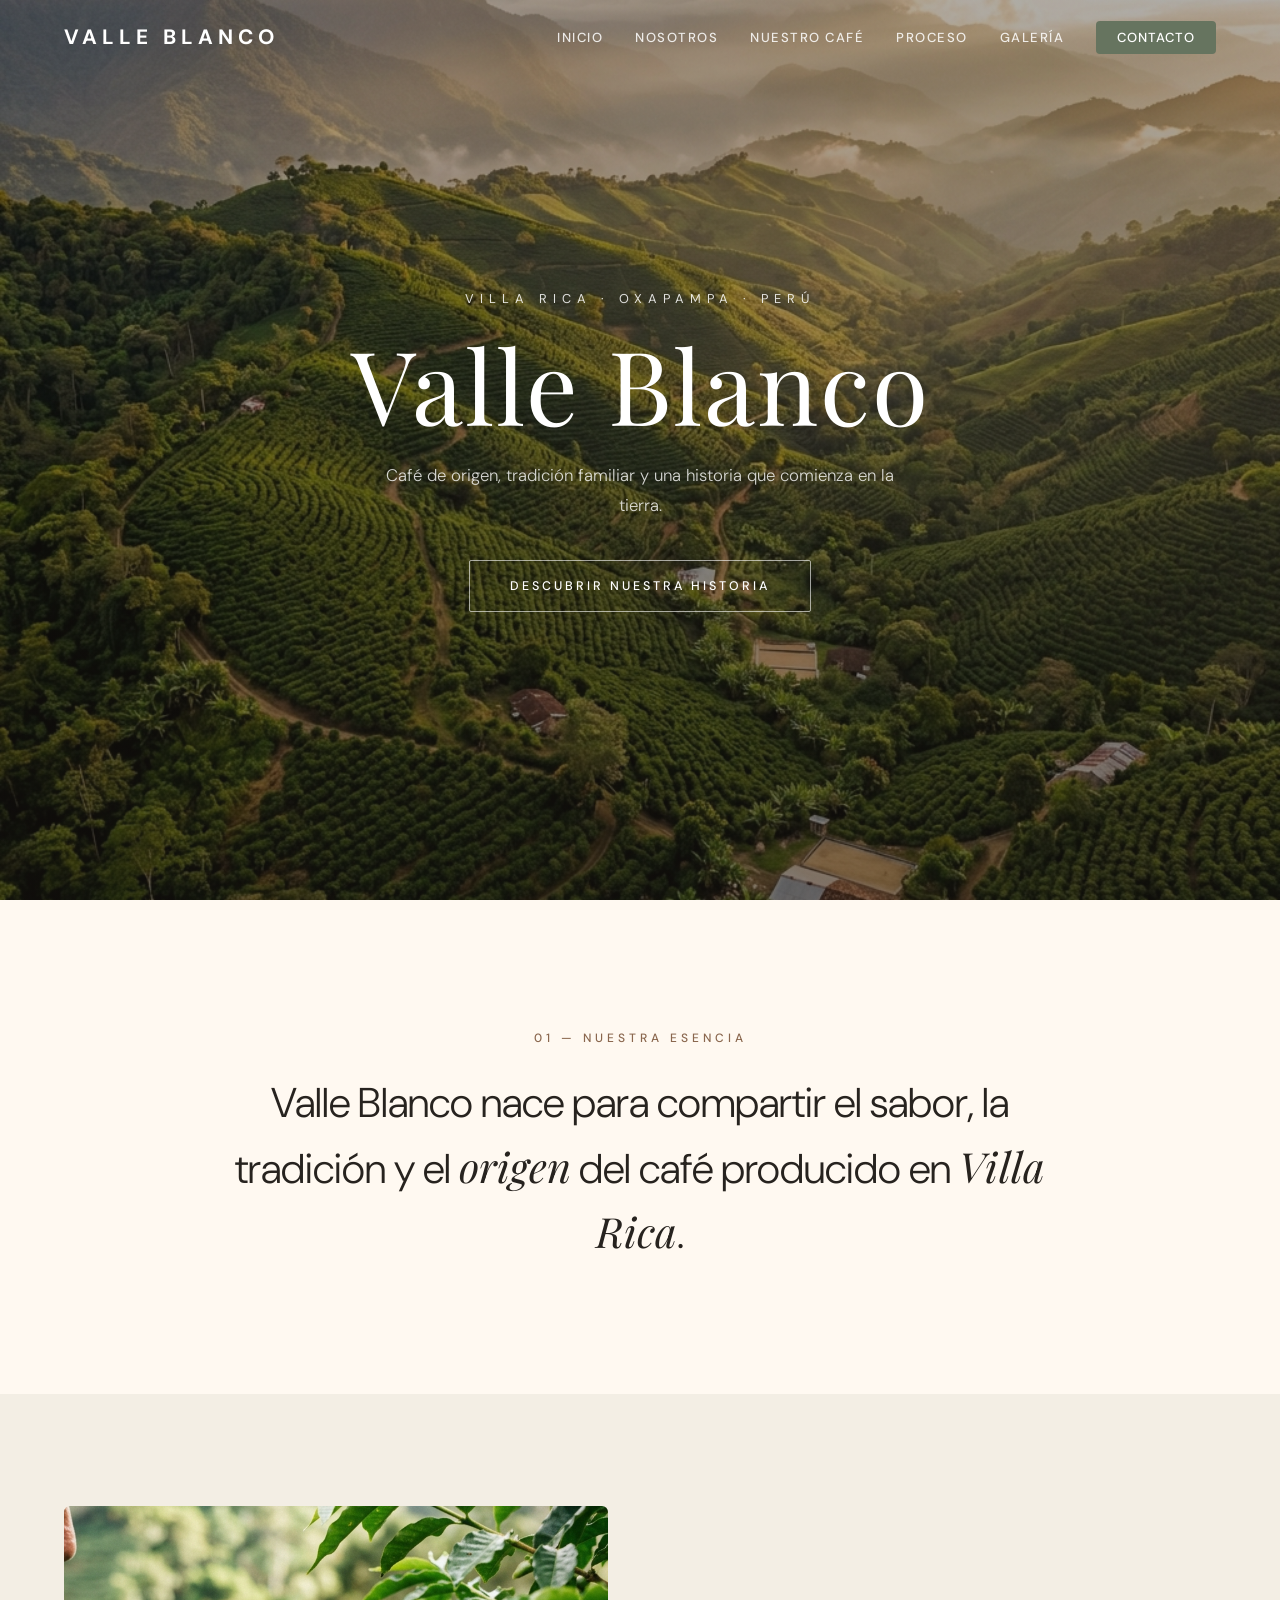
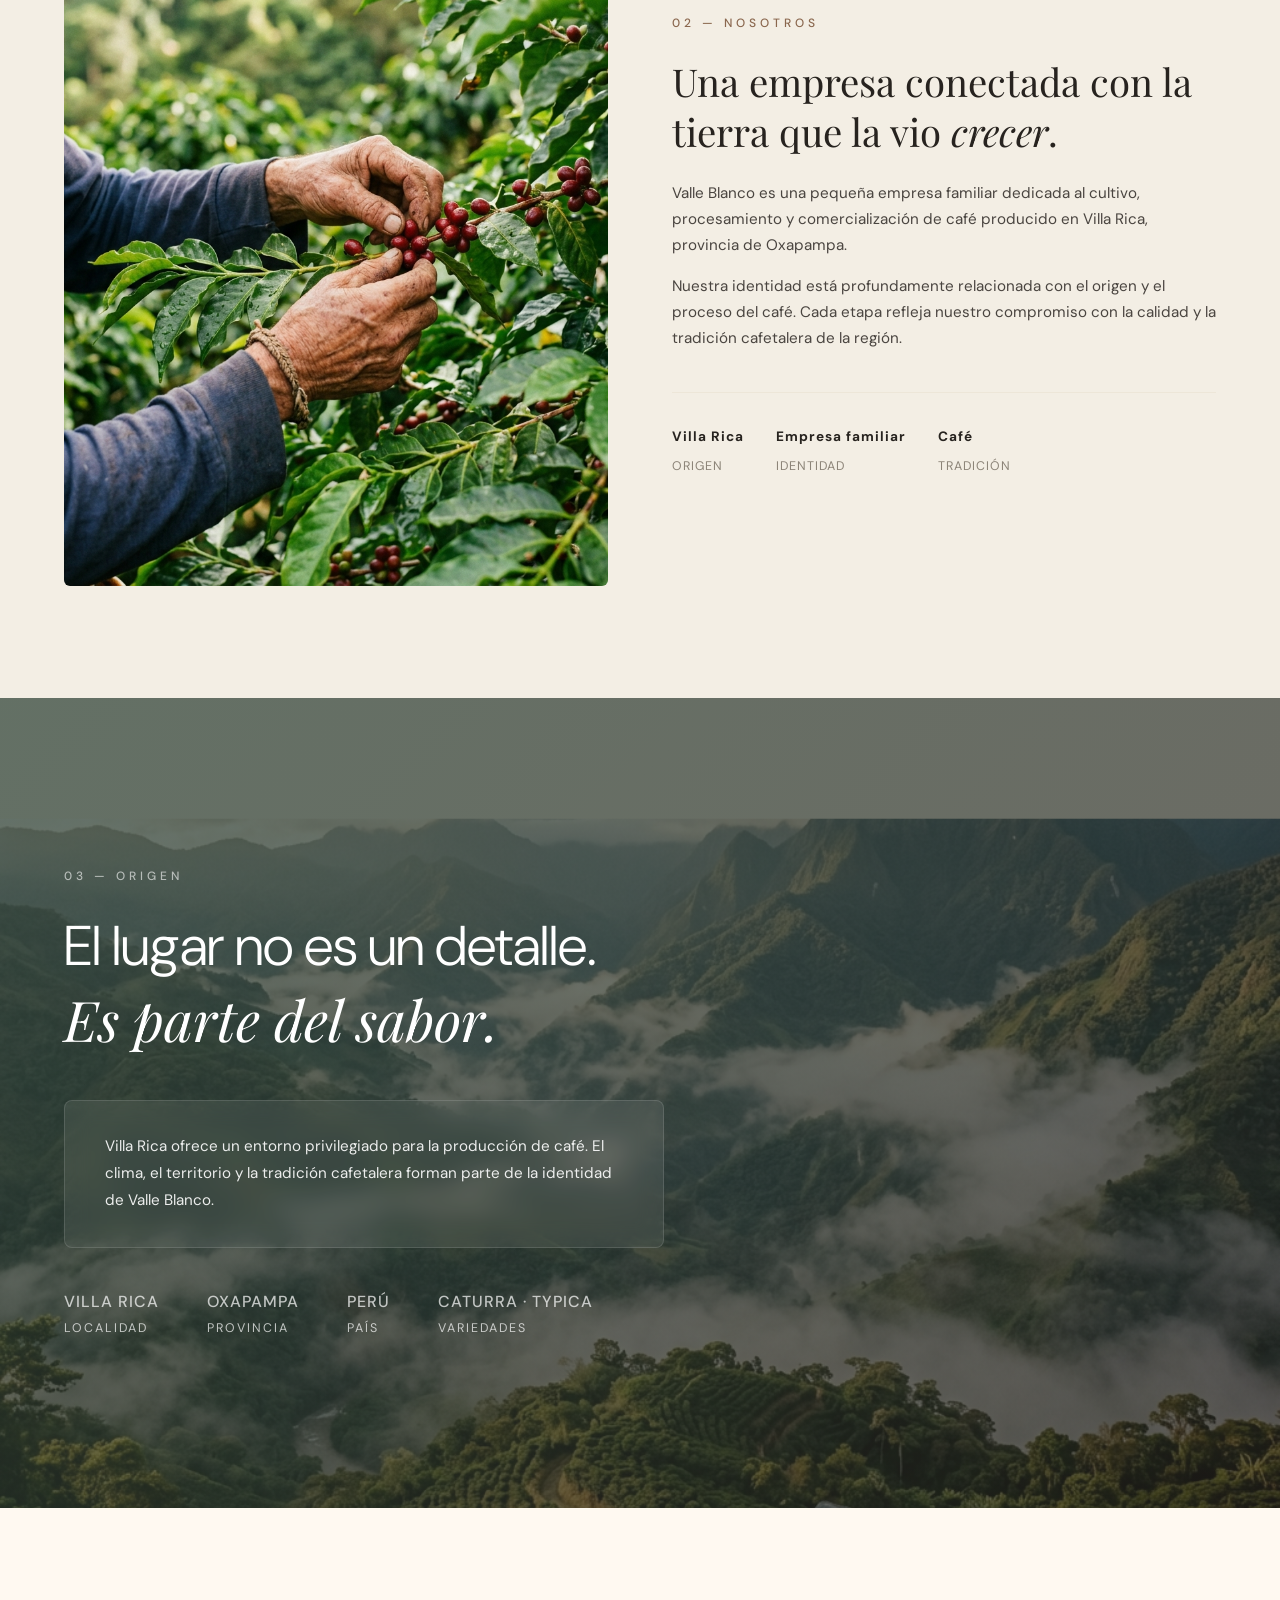
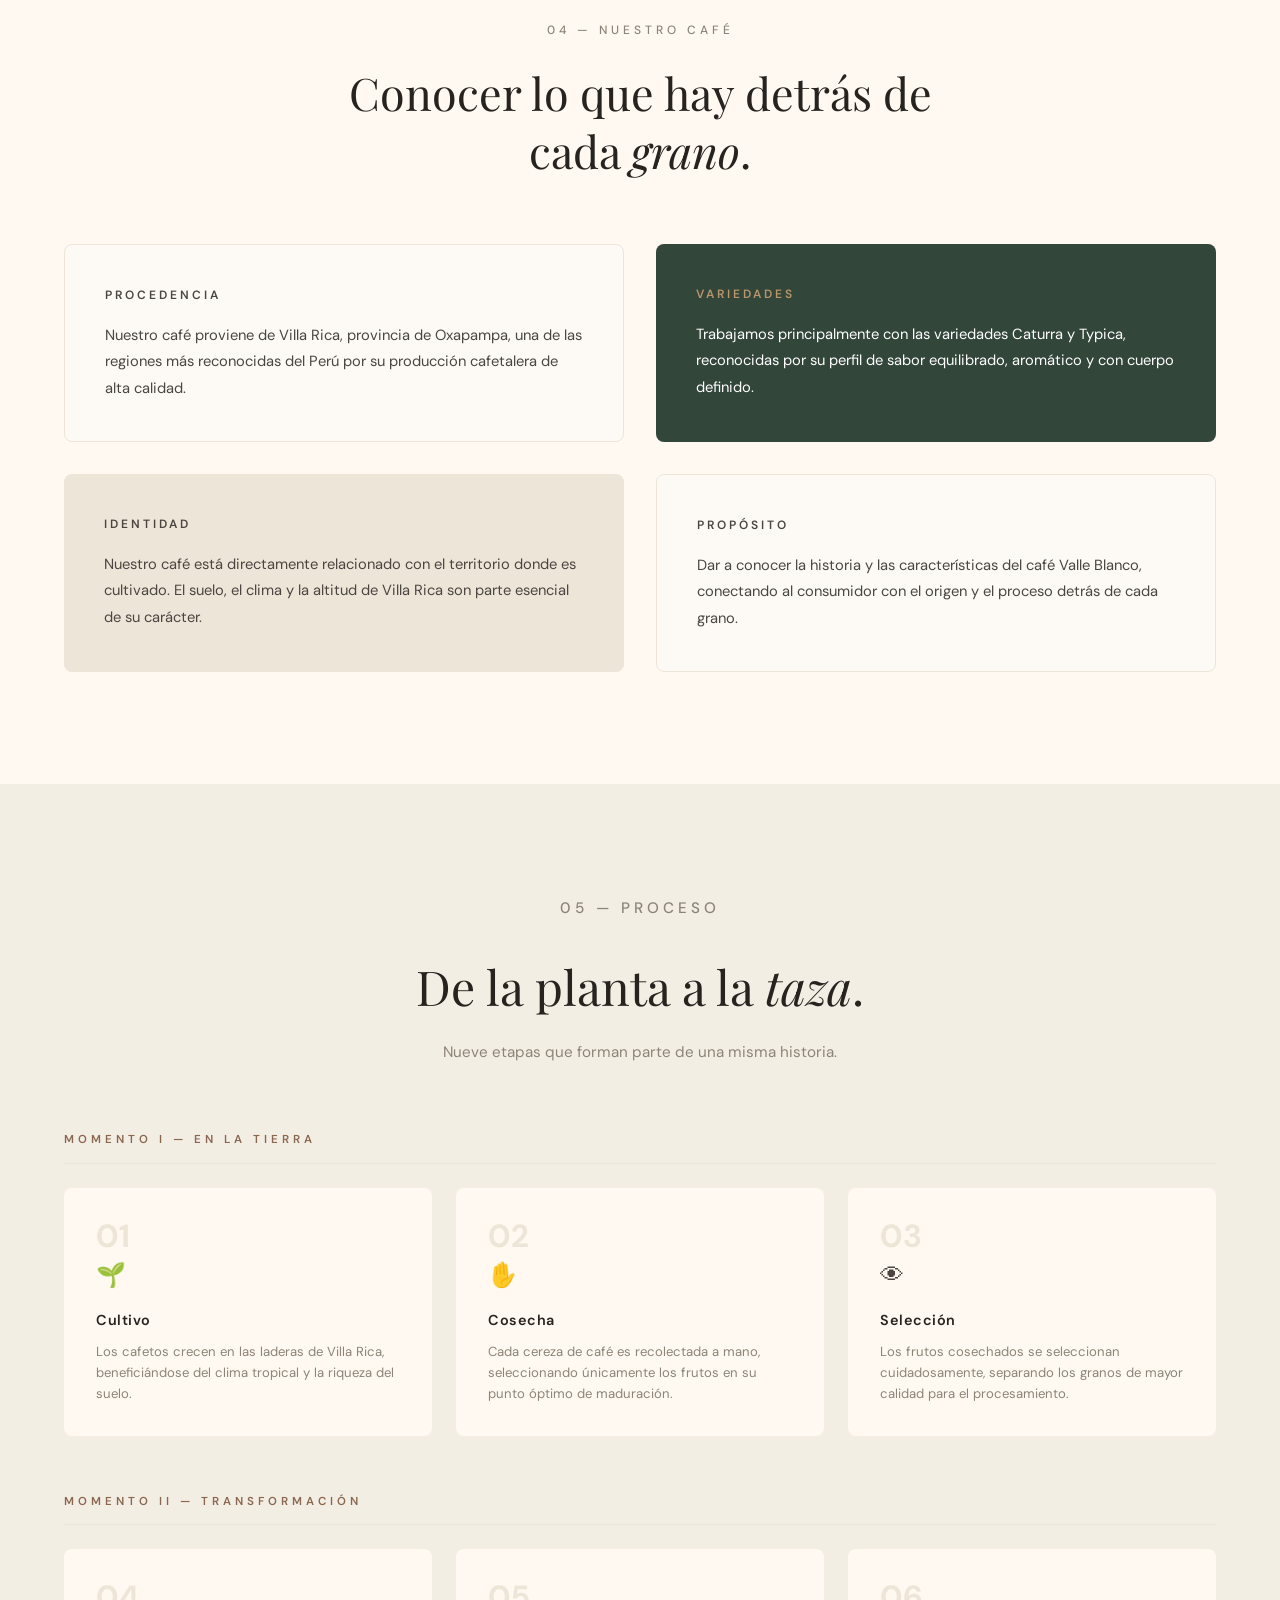
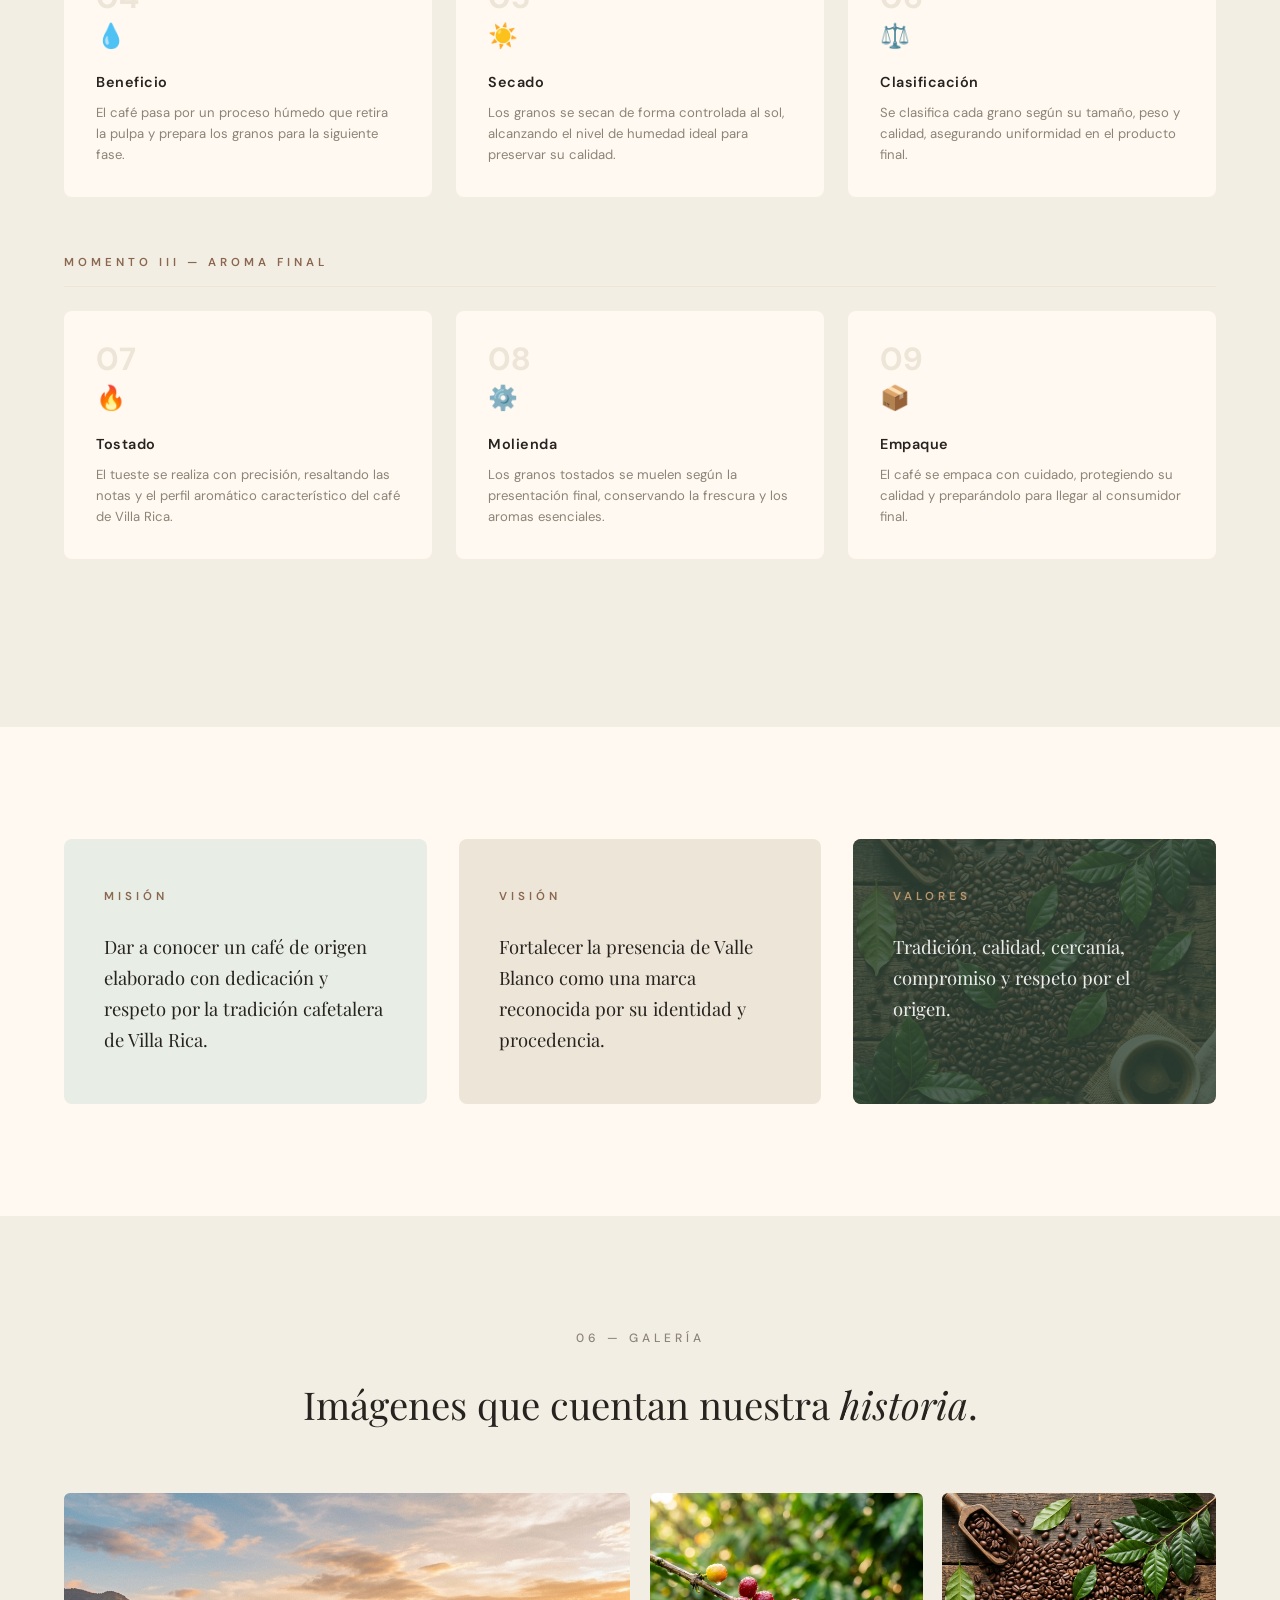
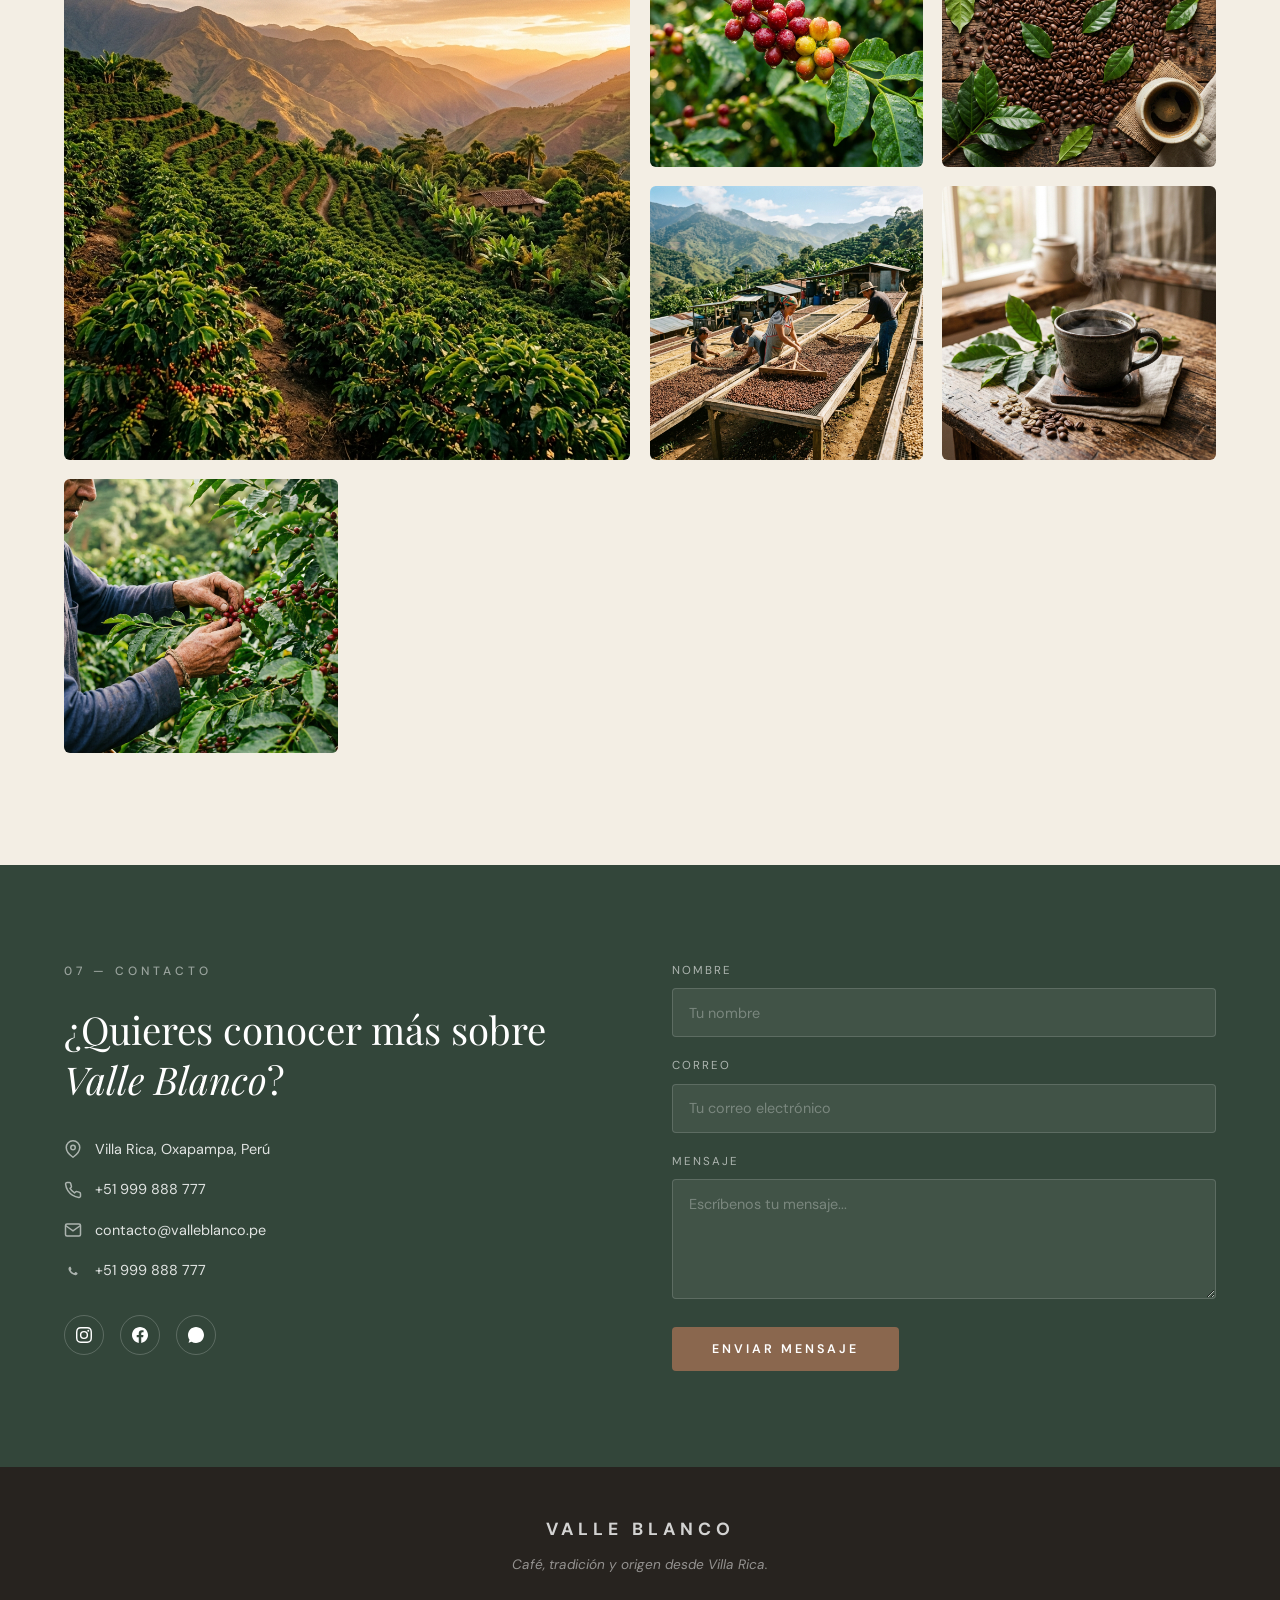
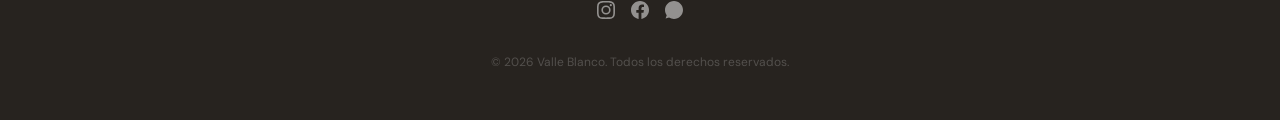
==== Html/index.html @ b3c02366 "Inicializacion de la estructura base del Proyecto" ====
<!doctype html>
<html lang="es">
  <head>
    <meta charset="UTF-8" />
    <meta name="viewport" content="width=device-width, initial-scale=1.0" />
    <title>
      Valle Blanco — Café de origen desde Villa Rica, Oxapampa, Perú
    </title>
    <meta
      name="description"
      content="Valle Blanco es una empresa familiar dedicada al cultivo, procesamiento y comercialización de café producido en Villa Rica, provincia de Oxapampa, Perú."
    />
    <link rel="stylesheet" href="../css/styles.css" />
  </head>
  <body>
    <!-- NAVBAR -->
    <nav class="navbar" id="navbar">
      <div class="container">
        <a href="#inicio" class="navbar-brand">Valle Blanco</a>
        <ul class="nav-links">
          <li><a href="#inicio">Inicio</a></li>
          <li><a href="#nosotros">Nosotros</a></li>
          <li><a href="#cafe">Nuestro Café</a></li>
          <li><a href="#proceso">Proceso</a></li>
          <li><a href="#galeria">Galería</a></li>
          <li><a href="#contacto" class="nav-cta">Contacto</a></li>
        </ul>
        <button class="hamburger" aria-label="Menú">
          <span></span><span></span><span></span>
        </button>
      </div>
    </nav>
    <div class="mobile-menu">
      <a href="#inicio">Inicio</a><a href="#nosotros">Nosotros</a
      ><a href="#cafe">Nuestro Café</a> <a href="#proceso">Proceso</a
      ><a href="#galeria">Galería</a><a href="#contacto">Contacto</a>
    </div>

    <!-- HERO -->
    <section class="hero" id="inicio">
      <div
        class="hero-bg"
        style="background-image: url(&quot;../img/hero.png&quot;)"
      ></div>
      <div class="hero-overlay"></div>
      <div class="hero-content">
        <p class="hero-subtitle">Villa Rica · Oxapampa · Perú</p>
        <h1 class="hero-title">Valle Blanco</h1>
        <p class="hero-desc">
          Café de origen, tradición familiar y una historia que comienza en la
          tierra.
        </p>
        <a href="#esencia" class="hero-btn">Descubrir nuestra historia</a>
      </div>
    </section>

    <!-- ESENCIA -->
    <section class="esencia" id="esencia">
      <div class="container">
        <p class="section-label reveal">01 — Nuestra Esencia</p>
        <p class="esencia-text reveal">
          Valle Blanco nace para compartir el sabor, la tradición y el
          <span class="serif">origen</span> del café producido en
          <span class="serif">Villa Rica</span>.
        </p>
      </div>
    </section>

    <!-- NOSOTROS -->
    <section class="nosotros" id="nosotros">
      <div class="container">
        <div class="nosotros-grid">
          <div class="nosotros-img reveal">
            <img src="../img/harvest.png" alt="Cosecha de café en Villa Rica" />
          </div>
          <div class="nosotros-content">
            <p class="section-label reveal">02 — Nosotros</p>
            <h2 class="nosotros-title reveal">
              Una empresa conectada con la tierra que la vio
              <span class="serif">crecer</span>.
            </h2>
            <p class="nosotros-text reveal">
              Valle Blanco es una pequeña empresa familiar dedicada al cultivo,
              procesamiento y comercialización de café producido en Villa Rica,
              provincia de Oxapampa.
            </p>
            <p class="nosotros-text reveal">
              Nuestra identidad está profundamente relacionada con el origen y el
              proceso del café. Cada etapa refleja nuestro compromiso con la calidad
              y la tradición cafetalera de la región.
            </p>
            <div class="nosotros-indicators reveal">
              <div class="indicator-item">
                <strong>Villa Rica</strong><span>Origen</span>
              </div>
              <div class="indicator-item">
                <strong>Empresa familiar</strong><span>Identidad</span>
              </div>
              <div class="indicator-item">
                <strong>Café</strong><span>Tradición</span>
              </div>
            </div>
          </div>
        </div>
      </div>
    </section>

    <!-- ORIGEN -->
    <section class="origen" id="origen">
      <div
        class="origen-bg"
        style="background-image: url(&quot;../img/origin.png&quot;)"
      ></div>
      <div class="origen-overlay"></div>
      <div class="origen-content container">
        <p class="section-label reveal">03 — Origen</p>
        <h2 class="origen-title reveal">
          El lugar no es un detalle.<br /><span class="serif"
            >Es parte del sabor.</span
          >
        </h2>
        <div class="origen-glass reveal">
          <p>
            Villa Rica ofrece un entorno privilegiado para la producción de
            café. El clima, el territorio y la tradición cafetalera forman parte
            de la identidad de Valle Blanco.
          </p>
        </div>
        <div class="origen-info reveal">
          <div class="origen-info-item">
            <strong>Villa Rica</strong>Localidad
          </div>
          <div class="origen-info-item"><strong>Oxapampa</strong>Provincia</div>
          <div class="origen-info-item"><strong>Perú</strong>País</div>
          <div class="origen-info-item">
            <strong>Caturra · Typica</strong>Variedades
          </div>
        </div>
      </div>
    </section>

    <!-- NUESTRO CAFÉ -->
    <section class="cafe" id="cafe">
      <div class="container">
        <div class="cafe-header">
          <p class="section-label reveal">04 — Nuestro Café</p>
          <h2 class="reveal">
            Conocer lo que hay detrás de cada <span class="serif">grano</span>.
          </h2>
        </div>
        <div class="cafe-grid">
          <div class="cafe-block reveal">
            <h3>Procedencia</h3>
            <p>
              Nuestro café proviene de Villa Rica, provincia de Oxapampa, una de las
              regiones más reconocidas del Perú por su producción cafetalera de alta
              calidad.
            </p>
          </div>
          <div class="cafe-block reveal reveal-delay-1">
            <h3>Variedades</h3>
            <p>
              Trabajamos principalmente con las variedades Caturra y Typica,
              reconocidas por su perfil de sabor equilibrado, aromático y con cuerpo
              definido.
            </p>
          </div>
          <div class="cafe-block reveal reveal-delay-2">
            <h3>Identidad</h3>
            <p>
              Nuestro café está directamente relacionado con el territorio donde es
              cultivado. El suelo, el clima y la altitud de Villa Rica son parte
              esencial de su carácter.
            </p>
          </div>
          <div class="cafe-block reveal reveal-delay-3">
            <h3>Propósito</h3>
            <p>
              Dar a conocer la historia y las características del café Valle Blanco,
              conectando al consumidor con el origen y el proceso detrás de cada
              grano.
            </p>
          </div>
        </div>
      </div>
    </section>

    <!-- PROCESO -->
    <section class="proceso" id="proceso">
      <div class="container">
        <div class="proceso-header">
          <p class="section-label reveal">05 — Proceso</p>
          <h2 class="reveal">De la planta a la <span class="serif">taza</span>.</h2>
          <p class="reveal">Nueve etapas que forman parte de una misma historia.</p>
        </div>
        <div class="momento reveal">
          <h3 class="momento-title">Momento I — En la tierra</h3>
          <div class="etapas-grid">
            <div class="etapa">
              <span class="etapa-number">01</span>
              <div class="etapa-icon">🌱</div>
              <h4>Cultivo</h4>
              <p>
                Los cafetos crecen en las laderas de Villa Rica, beneficiándose del
                clima tropical y la riqueza del suelo.
              </p>
            </div>
            <div class="etapa">
              <span class="etapa-number">02</span>
              <div class="etapa-icon">✋</div>
              <h4>Cosecha</h4>
              <p>
                Cada cereza de café es recolectada a mano, seleccionando únicamente
                los frutos en su punto óptimo de maduración.
              </p>
            </div>
            <div class="etapa">
              <span class="etapa-number">03</span>
              <div class="etapa-icon">👁</div>
              <h4>Selección</h4>
              <p>
                Los frutos cosechados se seleccionan cuidadosamente, separando los
                granos de mayor calidad para el procesamiento.
              </p>
            </div>
          </div>
        </div>
        <div class="momento reveal">
          <h3 class="momento-title">Momento II — Transformación</h3>
          <div class="etapas-grid">
            <div class="etapa">
              <span class="etapa-number">04</span>
              <div class="etapa-icon">💧</div>
              <h4>Beneficio</h4>
              <p>
                El café pasa por un proceso húmedo que retira la pulpa y prepara los
                granos para la siguiente fase.
              </p>
            </div>
            <div class="etapa">
              <span class="etapa-number">05</span>
              <div class="etapa-icon">☀️</div>
              <h4>Secado</h4>
              <p>
                Los granos se secan de forma controlada al sol, alcanzando el nivel
                de humedad ideal para preservar su calidad.
              </p>
            </div>
            <div class="etapa">
              <span class="etapa-number">06</span>
              <div class="etapa-icon">⚖️</div>
              <h4>Clasificación</h4>
              <p>
                Se clasifica cada grano según su tamaño, peso y calidad, asegurando
                uniformidad en el producto final.
              </p>
            </div>
          </div>
        </div>
        <div class="momento reveal">
          <h3 class="momento-title">Momento III — Aroma final</h3>
          <div class="etapas-grid">
            <div class="etapa">
              <span class="etapa-number">07</span>
              <div class="etapa-icon">🔥</div>
              <h4>Tostado</h4>
              <p>
                El tueste se realiza con precisión, resaltando las notas y el perfil
                aromático característico del café de Villa Rica.
              </p>
            </div>
            <div class="etapa">
              <span class="etapa-number">08</span>
              <div class="etapa-icon">⚙️</div>
              <h4>Molienda</h4>
              <p>
                Los granos tostados se muelen según la presentación final,
                conservando la frescura y los aromas esenciales.
              </p>
            </div>
            <div class="etapa">
              <span class="etapa-number">09</span>
              <div class="etapa-icon">📦</div>
              <h4>Empaque</h4>
              <p>
                El café se empaca con cuidado, protegiendo su calidad y preparándolo
                para llegar al consumidor final.
              </p>
            </div>
          </div>
        </div>
      </div>
    </section>

    <!-- MISIÓN, VISIÓN, VALORES -->
    <section class="mvv" id="mvv">
      <div class="container">
        <div class="mvv-grid">
          <div class="mvv-block reveal">
            <h3>Misión</h3>
            <p>
              Dar a conocer un café de origen elaborado con dedicación y respeto
              por la tradición cafetalera de Villa Rica.
            </p>
          </div>
          <div class="mvv-block reveal reveal-delay-1">
            <h3>Visión</h3>
            <p>
              Fortalecer la presencia de Valle Blanco como una marca reconocida
              por su identidad y procedencia.
            </p>
          </div>
          <div
            class="mvv-block reveal reveal-delay-2"
            style="background-image: url(&quot;../img/beans.png&quot;)"
          >
            <h3>Valores</h3>
            <p>
              Tradición, calidad, cercanía, compromiso y respeto por el origen.
            </p>
          </div>
        </div>
      </div>
    </section>

    <!-- GALERÍA -->
    <section class="galeria" id="galeria">
      <div class="container">
        <div class="galeria-header">
          <p class="section-label reveal">06 — Galería</p>
          <h2 class="reveal">
            Imágenes que cuentan nuestra <span class="serif">historia</span>.
          </h2>
        </div>
        <div class="galeria-grid reveal">
          <div class="galeria-item">
            <img src="../img/gallery-plantation.png" alt="Plantación Villa Rica" />
            <div class="galeria-caption">
              <strong>Villa Rica</strong><span>Origen</span>
            </div>
          </div>
          <div class="galeria-item">
            <img src="../img/cherries.png" alt="Cerezas de café" />
            <div class="galeria-caption">
              <strong>Cosecha</strong><span>Proceso</span>
            </div>
          </div>
          <div class="galeria-item">
            <img src="../img/beans.png" alt="Granos tostados" />
            <div class="galeria-caption">
              <strong>Tostado</strong><span>Aroma</span>
            </div>
          </div>
          <div class="galeria-item">
            <img src="../img/drying.png" alt="Secado de café" />
            <div class="galeria-caption">
              <strong>Secado</strong><span>Tradición</span>
            </div>
          </div>
          <div class="galeria-item">
            <img src="../img/cup.png" alt="Taza de café" />
            <div class="galeria-caption">
              <strong>Café</strong><span>Experiencia</span>
            </div>
          </div>
          <div class="galeria-item">
            <img src="../img/harvest.png" alt="Cosecha manual" />
            <div class="galeria-caption">
              <strong>Recolección</strong><span>Dedicación</span>
            </div>
          </div>
        </div>
      </div>
    </section>

    <!-- CONTACTO -->
    <section class="contacto" id="contacto">
      <div class="container">
        <div class="contacto-grid">
          <div>
            <p class="section-label reveal" style="color: rgba(255, 255, 255, 0.5)">
              07 — Contacto
            </p>
            <h2 class="contacto-title reveal">
              ¿Quieres conocer más sobre
              <span class="serif">Valle Blanco</span>?
            </h2>
            <div class="contacto-info reveal">
              <div class="contacto-info-item">
                <svg
                  viewBox="0 0 24 24"
                  fill="none"
                  stroke="currentColor"
                  stroke-width="2"
                >
                  <path d="M21 10c0 7-9 13-9 13s-9-6-9-13a9 9 0 0118 0z" />
                  <circle cx="12" cy="10" r="3" /></svg
                >Villa Rica, Oxapampa, Perú
              </div>
              <div class="contacto-info-item">
                <svg
                  viewBox="0 0 24 24"
                  fill="none"
                  stroke="currentColor"
                  stroke-width="2"
                >
                  <path
                    d="M22 16.92v3a2 2 0 01-2.18 2 19.79 19.79 0 01-8.63-3.07 19.5 19.5 0 01-6-6A19.79 19.79 0 012.12 4.18 2 2 0 014.11 2h3a2 2 0 012 1.72c.127.96.361 1.903.7 2.81a2 2 0 01-.45 2.11L8.09 9.91a16 16 0 006 6l1.27-1.27a2 2 0 012.11-.45c.907.339 1.85.573 2.81.7A2 2 0 0122 16.92z"
                  /></svg
                >+51 999 888 777
              </div>
              <div class="contacto-info-item">
                <svg
                  viewBox="0 0 24 24"
                  fill="none"
                  stroke="currentColor"
                  stroke-width="2"
                >
                  <path
                    d="M4 4h16c1.1 0 2 .9 2 2v12c0 1.1-.9 2-2 2H4c-1.1 0-2-.9-2-2V6c0-1.1.9-2 2-2z"
                  />
                  <polyline points="22,6 12,13 2,6" /></svg
                >contacto@valleblanco.pe
              </div>
              <div class="contacto-info-item">
                <svg viewBox="0 0 24 24" fill="currentColor">
                  <path
                    d="M17.472 14.382c-.297-.149-1.758-.867-2.03-.967-.273-.099-.471-.148-.67.15-.197.297-.767.966-.94 1.164-.173.199-.347.223-.644.075-.297-.15-1.255-.463-2.39-1.475-.883-.788-1.48-1.761-1.653-2.059-.173-.297-.018-.458.13-.606.134-.133.298-.347.446-.52.149-.174.198-.298.298-.497.099-.198.05-.371-.025-.52-.075-.149-.669-1.612-.916-2.207-.242-.579-.487-.5-.669-.51-.173-.008-.371-.01-.57-.01-.198 0-.52.074-.792.372-.272.297-1.04 1.016-1.04 2.479 0 1.462 1.065 2.875 1.213 3.074.149.198 2.096 3.2 5.077 4.487.709.306 1.262.489 1.694.625.712.227 1.36.195 1.871.118.571-.085 1.758-.719 2.006-1.413.248-.694.248-1.289.173-1.413-.074-.124-.272-.198-.57-.347z"
                  /></svg
                >+51 999 888 777
              </div>
            </div>
            <div class="contacto-social reveal">
              <a href="#" aria-label="Instagram"
                ><svg viewBox="0 0 24 24">
                  <path
                    d="M12 2.163c3.204 0 3.584.012 4.85.07 3.252.148 4.771 1.691 4.919 4.919.058 1.265.069 1.645.069 4.849 0 3.205-.012 3.584-.069 4.849-.149 3.225-1.664 4.771-4.919 4.919-1.266.058-1.644.07-4.85.07-3.204 0-3.584-.012-4.849-.07-3.26-.149-4.771-1.699-4.919-4.92-.058-1.265-.07-1.644-.07-4.849 0-3.204.013-3.583.07-4.849.149-3.227 1.664-4.771 4.919-4.919 1.266-.057 1.645-.069 4.849-.069zM12 0C8.741 0 8.333.014 7.053.072 2.695.272.273 2.69.073 7.052.014 8.333 0 8.741 0 12c0 3.259.014 3.668.072 4.948.2 4.358 2.618 6.78 6.98 6.98C8.333 23.986 8.741 24 12 24c3.259 0 3.668-.014 4.948-.072 4.354-.2 6.782-2.618 6.979-6.98.059-1.28.073-1.689.073-4.948 0-3.259-.014-3.667-.072-4.947-.196-4.354-2.617-6.78-6.979-6.98C15.668.014 15.259 0 12 0zm0 5.838a6.162 6.162 0 100 12.324 6.162 6.162 0 000-12.324zM12 16a4 4 0 110-8 4 4 0 010 8zm6.406-11.845a1.44 1.44 0 100 2.881 1.44 1.44 0 000-2.881z"
                  /></svg
              ></a>
              <a href="#" aria-label="Facebook"
                ><svg viewBox="0 0 24 24">
                  <path
                    d="M24 12.073c0-6.627-5.373-12-12-12s-12 5.373-12 12c0 5.99 4.388 10.954 10.125 11.854v-8.385H7.078v-3.47h3.047V9.43c0-3.007 1.792-4.669 4.533-4.669 1.312 0 2.686.235 2.686.235v2.953H15.83c-1.491 0-1.956.925-1.956 1.874v2.25h3.328l-.532 3.47h-2.796v8.385C19.612 23.027 24 18.062 24 12.073z"
                  /></svg
              ></a>
              <a href="#" aria-label="WhatsApp"
                ><svg viewBox="0 0 24 24">
                  <path
                    d="M17.472 14.382c-.297-.149-1.758-.867-2.03-.967-.273-.099-.471-.148-.67.15-.197.297-.767.966-.94 1.164-.173.199-.347.223-.644.075-.297-.15-1.255-.463-2.39-1.475-.883-.788-1.48-1.761-1.653-2.059-.173-.297-.018-.458.13-.606.134-.133.298-.347.446-.52.149-.174.198-.298.298-.497.099-.198.05-.371-.025-.52-.075-.149-.669-1.612-.916-2.207-.242-.579-.487-.5-.669-.51-.173-.008-.371-.01-.57-.01-.198 0-.52.074-.792.372-.272.297-1.04 1.016-1.04 2.479 0 1.462 1.065 2.875 1.213 3.074.149.198 2.096 3.2 5.077 4.487.709.306 1.262.489 1.694.625.712.227 1.36.195 1.871.118.571-.085 1.758-.719 2.006-1.413.248-.694.248-1.289.173-1.413-.074-.124-.272-.198-.57-.347zM12 0C5.373 0 0 5.373 0 12c0 2.625.846 5.059 2.284 7.034L.789 23.492l4.574-1.47A11.94 11.94 0 0012 24c6.627 0 12-5.373 12-12S18.627 0 12 0z"
                  /></svg
              ></a>
            </div>
          </div>
          <form class="contacto-form reveal" id="contactForm">
            <div class="form-group">
              <label for="name">Nombre</label
              ><input type="text" id="name" placeholder="Tu nombre" />
            </div>
            <div class="form-group">
              <label for="email">Correo</label
              ><input type="email" id="email" placeholder="Tu correo electrónico" />
            </div>
            <div class="form-group">
              <label for="message">Mensaje</label
              ><textarea
                id="message"
                placeholder="Escríbenos tu mensaje..."
              ></textarea>
            </div>
            <button type="submit" class="form-btn">Enviar mensaje</button>
            <div class="form-success">
              ¡Gracias por tu mensaje! Nos pondremos en contacto contigo pronto.
            </div>
          </form>
        </div>
      </div>
    </section>

    <!-- FOOTER -->
    <footer class="footer">
      <div class="container">
        <p class="footer-brand">VALLE BLANCO</p>
        <p class="footer-tagline">Café, tradición y origen desde Villa Rica.</p>
        <div class="footer-social">
          <a href="#" aria-label="Instagram"
            ><svg viewBox="0 0 24 24">
              <path
                d="M12 2.163c3.204 0 3.584.012 4.85.07 3.252.148 4.771 1.691 4.919 4.919.058 1.265.069 1.645.069 4.849 0 3.205-.012 3.584-.069 4.849-.149 3.225-1.664 4.771-4.919 4.919-1.266.058-1.644.07-4.85.07-3.204 0-3.584-.012-4.849-.07-3.26-.149-4.771-1.699-4.919-4.92-.058-1.265-.07-1.644-.07-4.849 0-3.204.013-3.583.07-4.849.149-3.227 1.664-4.771 4.919-4.919 1.266-.057 1.645-.069 4.849-.069zM12 0C8.741 0 8.333.014 7.053.072 2.695.272.273 2.69.073 7.052.014 8.333 0 8.741 0 12c0 3.259.014 3.668.072 4.948.2 4.358 2.618 6.78 6.98 6.98C8.333 23.986 8.741 24 12 24c3.259 0 3.668-.014 4.948-.072 4.354-.2 6.782-2.618 6.979-6.98.059-1.28.073-1.689.073-4.948 0-3.259-.014-3.667-.072-4.947-.196-4.354-2.617-6.78-6.979-6.98C15.668.014 15.259 0 12 0zm0 5.838a6.162 6.162 0 100 12.324 6.162 6.162 0 000-12.324zM12 16a4 4 0 110-8 4 4 0 010 8zm6.406-11.845a1.44 1.44 0 100 2.881 1.44 1.44 0 000-2.881z"
              /></svg
          ></a>
          <a href="#" aria-label="Facebook"
            ><svg viewBox="0 0 24 24">
              <path
                d="M24 12.073c0-6.627-5.373-12-12-12s-12 5.373-12 12c0 5.99 4.388 10.954 10.125 11.854v-8.385H7.078v-3.47h3.047V9.43c0-3.007 1.792-4.669 4.533-4.669 1.312 0 2.686.235 2.686.235v2.953H15.83c-1.491 0-1.956.925-1.956 1.874v2.25h3.328l-.532 3.47h-2.796v8.385C19.612 23.027 24 18.062 24 12.073z"
              /></svg
          ></a>
          <a href="#" aria-label="WhatsApp"
            ><svg viewBox="0 0 24 24">
              <path
                d="M17.472 14.382c-.297-.149-1.758-.867-2.03-.967-.273-.099-.471-.148-.67.15-.197.297-.767.966-.94 1.164-.173.199-.347.223-.644.075-.297-.15-1.255-.463-2.39-1.475-.883-.788-1.48-1.761-1.653-2.059-.173-.297-.018-.458.13-.606.134-.133.298-.347.446-.52.149-.174.198-.298.298-.497.099-.198.05-.371-.025-.52-.075-.149-.669-1.612-.916-2.207-.242-.579-.487-.5-.669-.51-.173-.008-.371-.01-.57-.01-.198 0-.52.074-.792.372-.272.297-1.04 1.016-1.04 2.479 0 1.462 1.065 2.875 1.213 3.074.149.198 2.096 3.2 5.077 4.487.709.306 1.262.489 1.694.625.712.227 1.36.195 1.871.118.571-.085 1.758-.719 2.006-1.413.248-.694.248-1.289.173-1.413-.074-.124-.272-.198-.57-.347zM12 0C5.373 0 0 5.373 0 12c0 2.625.846 5.059 2.284 7.034L.789 23.492l4.574-1.47A11.94 11.94 0 0012 24c6.627 0 12-5.373 12-12S18.627 0 12 0z"
              /></svg
          ></a>
        </div>
        <p class="footer-copy">
          © <span id="currentYear"></span> Valle Blanco. Todos los derechos
          reservados.
        </p>
      </div>
    </footer>

    <script src="../js/main.js"></script>
  </body>
</html>
---- css/styles.css ----
/* =============================================
   VALLE BLANCO — Institutional Website
   Premium CSS Styles
   ============================================= */

/* --- Google Fonts Import --- */
@import url('https://fonts.googleapis.com/css2?family=DM+Sans:ital,wght@0,300;0,400;0,500;0,600;0,700;1,400&family=Playfair+Display:ital,wght@0,400;0,500;0,600;0,700;1,400;1,500&display=swap');

/* --- CSS Variables --- */
:root {
  --bg-main: #F3EEE4;
  --bg-light: #FFF9F1;
  --bg-cream: #EDE6D8;
  --green-dark: #33463A;
  --green-olive: #66745F;
  --green-light: #E8EDE6;
  --brown: #8A674E;
  --brown-light: #B8956A;
  --text-dark: #27231F;
  --text-body: #4A4540;
  --text-muted: #8C8478;
  --white-warm: #FDFAF5;
  --overlay: rgba(39, 35, 31, 0.45);
  --font-body: 'DM Sans', sans-serif;
  --font-serif: 'Playfair Display', serif;
  --transition: all 0.4s cubic-bezier(0.25, 0.46, 0.45, 0.94);
  --shadow-sm: 0 2px 20px rgba(39,35,31,0.06);
  --shadow-md: 0 8px 40px rgba(39,35,31,0.1);
}

/* --- Reset & Base --- */
*, *::before, *::after { margin: 0; padding: 0; box-sizing: border-box; }
html { scroll-behavior: smooth; font-size: 16px; }
body {
  font-family: var(--font-body);
  background: var(--bg-main);
  color: var(--text-body);
  line-height: 1.7;
  overflow-x: hidden;
  -webkit-font-smoothing: antialiased;
}
img { max-width: 100%; height: auto; display: block; }
a { text-decoration: none; color: inherit; transition: var(--transition); }
ul { list-style: none; }
button { cursor: pointer; border: none; font-family: inherit; }
.container { width: 90%; max-width: 1300px; margin: 0 auto; }
.section-label {
  font-size: 0.75rem; letter-spacing: 4px; text-transform: uppercase;
  color: var(--text-muted); margin-bottom: 1.5rem; font-weight: 500;
}
.serif { font-family: var(--font-serif); font-style: italic; }

/* --- Reveal Animations --- */
.reveal {
  opacity: 0; transform: translateY(40px);
  transition: opacity 0.9s cubic-bezier(0.25,0.46,0.45,0.94), transform 0.9s cubic-bezier(0.25,0.46,0.45,0.94);
}
.reveal.visible { opacity: 1; transform: translateY(0); }
.reveal-delay-1 { transition-delay: 0.15s; }
.reveal-delay-2 { transition-delay: 0.3s; }
.reveal-delay-3 { transition-delay: 0.45s; }

/* =============================================
   NAVBAR
   ============================================= */
.navbar {
  position: fixed; top: 0; left: 0; width: 100%; z-index: 1000;
  padding: 1.2rem 0; transition: var(--transition);
}
.navbar.scrolled {
  background: rgba(243, 238, 228, 0.92);
  backdrop-filter: blur(16px); -webkit-backdrop-filter: blur(16px);
  box-shadow: var(--shadow-sm); padding: 0.8rem 0;
}
.navbar .container { display: flex; align-items: center; justify-content: space-between; }
.navbar-brand {
  font-size: 1.3rem; font-weight: 700; letter-spacing: 5px;
  text-transform: uppercase; color: #fff;
  transition: var(--transition);
}
.navbar.scrolled .navbar-brand { color: var(--text-dark); }
.nav-links { display: flex; align-items: center; gap: 2rem; }
.nav-links a {
  font-size: 0.82rem; font-weight: 500; letter-spacing: 1.5px;
  text-transform: uppercase; color: rgba(255,255,255,0.85);
  position: relative; padding: 0.3rem 0; transition: var(--transition);
}
.nav-links a::after {
  content: ''; position: absolute; bottom: 0; left: 0; width: 0; height: 1.5px;
  background: var(--brown-light); transition: width 0.3s ease;
}
.nav-links a:hover::after { width: 100%; }
.nav-links a:hover { color: #fff; }
.navbar.scrolled .nav-links a { color: var(--text-body); }
.navbar.scrolled .nav-links a:hover { color: var(--text-dark); }
.nav-links .nav-cta {
  background: var(--green-olive); color: #fff !important;
  padding: 0.5rem 1.3rem; border-radius: 4px; letter-spacing: 1px;
}
.nav-links .nav-cta::after { display: none; }
.nav-links .nav-cta:hover { background: var(--green-dark); }
.navbar.scrolled .nav-links .nav-cta { color: #fff !important; }

/* Hamburger */
.hamburger { display: none; flex-direction: column; gap: 5px; background: none; padding: 5px; z-index: 1001; }
.hamburger span {
  display: block; width: 24px; height: 2px; background: #fff;
  transition: var(--transition); border-radius: 2px;
}
.navbar.scrolled .hamburger span { background: var(--text-dark); }
.hamburger.active span:nth-child(1) { transform: rotate(45deg) translate(5px, 5px); }
.hamburger.active span:nth-child(2) { opacity: 0; }
.hamburger.active span:nth-child(3) { transform: rotate(-45deg) translate(5px, -5px); }

/* =============================================
   HERO
   ============================================= */
.hero {
  position: relative; height: 100vh; min-height: 650px;
  display: flex; align-items: center; justify-content: center;
  overflow: hidden;
}
.hero-bg {
  position: absolute; inset: 0; z-index: 0;
  background-size: cover; background-position: center;
  animation: heroZoom 20s ease-in-out infinite alternate;
}
@keyframes heroZoom { from { transform: scale(1); } to { transform: scale(1.08); } }
.hero-overlay {
  position: absolute; inset: 0; z-index: 1;
  background: linear-gradient(180deg, rgba(27,23,19,0.35) 0%, rgba(27,23,19,0.55) 100%);
}
.hero-content {
  position: relative; z-index: 2; text-align: center; color: #fff;
  max-width: 800px; padding: 0 1.5rem;
}
.hero-subtitle {
  font-size: 0.8rem; letter-spacing: 6px; text-transform: uppercase;
  margin-bottom: 1.5rem; font-weight: 400; opacity: 0.85;
}
.hero-title {
  font-family: var(--font-serif); font-size: clamp(3rem, 8vw, 7rem);
  font-weight: 400; line-height: 1; margin-bottom: 1.5rem; letter-spacing: 2px;
}
.hero-desc {
  font-size: 1.05rem; line-height: 1.8; opacity: 0.8;
  max-width: 550px; margin: 0 auto 2.5rem; font-weight: 300;
}
.hero-btn {
  display: inline-block; padding: 0.9rem 2.5rem;
  border: 1.5px solid rgba(255,255,255,0.6); color: #fff;
  font-size: 0.78rem; letter-spacing: 3px; text-transform: uppercase;
  font-weight: 500; transition: var(--transition); border-radius: 2px;
}
.hero-btn:hover { background: #fff; color: var(--text-dark); border-color: #fff; }

/* =============================================
   SECTION — ESENCIA
   ============================================= */
.esencia {
  padding: 8rem 0; text-align: center; background: var(--bg-light);
}
.esencia .section-label { color: var(--brown); }
.esencia-text {
  font-size: clamp(1.6rem, 3.5vw, 2.6rem); line-height: 1.5;
  max-width: 850px; margin: 0 auto; color: var(--text-dark); font-weight: 300;
}

/* =============================================
   SECTION — NOSOTROS
   ============================================= */
.nosotros { padding: 7rem 0; background: var(--bg-main); }
.nosotros-grid {
  display: grid; grid-template-columns: 1fr 1fr; gap: 4rem; align-items: center;
}
.nosotros-img {
  border-radius: 6px; overflow: hidden; aspect-ratio: 4/5;
}
.nosotros-img img {
  width: 100%; height: 100%; object-fit: cover;
  transition: transform 0.8s ease;
}
.nosotros-img:hover img { transform: scale(1.04); }
.nosotros-content .section-label { color: var(--brown); }
.nosotros-title {
  font-family: var(--font-serif); font-size: clamp(1.8rem, 3vw, 2.5rem);
  color: var(--text-dark); line-height: 1.3; margin-bottom: 1.5rem; font-weight: 400;
}
.nosotros-text { margin-bottom: 1rem; color: var(--text-body); font-size: 0.95rem; }
.nosotros-indicators {
  display: flex; gap: 2rem; margin-top: 2.5rem; padding-top: 2rem;
  border-top: 1px solid var(--bg-cream);
}
.indicator-item strong {
  display: block; font-size: 0.85rem; color: var(--text-dark);
  letter-spacing: 1px; margin-bottom: 0.2rem;
}
.indicator-item span { font-size: 0.78rem; color: var(--text-muted); letter-spacing: 1px; text-transform: uppercase; }

/* =============================================
   SECTION — ORIGEN
   ============================================= */
.origen {
  position: relative; min-height: 90vh; display: flex; align-items: center;
  overflow: hidden;
}
.origen-bg {
  position: absolute; inset: 0;
  background-size: cover; background-position: center; background-attachment: fixed;
}
.origen-overlay {
  position: absolute; inset: 0;
  background: linear-gradient(135deg, rgba(51,70,58,0.75) 0%, rgba(39,35,31,0.65) 100%);
}
.origen-content {
  position: relative; z-index: 2; color: #fff; padding: 6rem 0;
}
.origen .section-label { color: rgba(255,255,255,0.6); }
.origen-title {
  font-size: clamp(2rem, 4.5vw, 3.5rem); line-height: 1.3;
  max-width: 700px; margin-bottom: 2.5rem; font-weight: 300;
}
.origen-glass {
  background: rgba(255,255,255,0.08); backdrop-filter: blur(12px);
  border: 1px solid rgba(255,255,255,0.12); border-radius: 8px;
  padding: 2rem 2.5rem; max-width: 600px; margin-bottom: 2.5rem;
}
.origen-glass p { font-size: 0.95rem; line-height: 1.8; opacity: 0.9; }
.origen-info { display: flex; gap: 3rem; flex-wrap: wrap; }
.origen-info-item {
  font-size: 0.78rem; letter-spacing: 2px; text-transform: uppercase; opacity: 0.7;
}
.origen-info-item strong {
  display: block; font-size: 1rem; letter-spacing: 1px; opacity: 1;
  margin-bottom: 0.2rem; font-weight: 500;
}

/* =============================================
   SECTION — NUESTRO CAFÉ
   ============================================= */
.cafe { padding: 7rem 0; background: var(--bg-light); }
.cafe-header {
  text-align: center; max-width: 650px; margin: 0 auto 4rem;
}
.cafe-header h2 {
  font-family: var(--font-serif); font-size: clamp(1.8rem, 3.5vw, 2.8rem);
  color: var(--text-dark); font-weight: 400; line-height: 1.3;
}
.cafe-grid {
  display: grid; grid-template-columns: 1fr 1fr; gap: 2rem;
}
.cafe-block {
  padding: 2.5rem; border-radius: 8px; transition: var(--transition);
}
.cafe-block:nth-child(1) { background: var(--white-warm); border: 1px solid var(--bg-cream); }
.cafe-block:nth-child(2) { background: var(--green-dark); color: #fff; }
.cafe-block:nth-child(3) { background: var(--bg-cream); }
.cafe-block:nth-child(4) { background: var(--white-warm); border: 1px solid var(--bg-cream); }
.cafe-block:hover { transform: translateY(-4px); box-shadow: var(--shadow-md); }
.cafe-block h3 {
  font-size: 0.75rem; letter-spacing: 3px; text-transform: uppercase;
  margin-bottom: 1rem; font-weight: 600;
}
.cafe-block:nth-child(2) h3 { color: var(--brown-light); }
.cafe-block p { font-size: 0.92rem; line-height: 1.8; }

/* =============================================
   SECTION — PROCESO
   ============================================= */
.proceso { padding: 7rem 0; background: var(--bg-main); }
.proceso-header { text-align: center; margin-bottom: 4rem; }
.proceso-header h2 {
  font-family: var(--font-serif); font-size: clamp(2rem, 4vw, 3rem);
  color: var(--text-dark); font-weight: 400; margin-bottom: 0.8rem;
}
.proceso-header p { color: var(--text-muted); font-size: 0.95rem; }

.momento { margin-bottom: 3.5rem; }
.momento-title {
  font-size: 0.72rem; letter-spacing: 4px; text-transform: uppercase;
  color: var(--brown); margin-bottom: 1.5rem; padding-bottom: 0.8rem;
  border-bottom: 1px solid var(--bg-cream); font-weight: 600;
}
.etapas-grid { display: grid; grid-template-columns: repeat(3, 1fr); gap: 1.5rem; }
.etapa {
  background: var(--bg-light); border-radius: 8px; padding: 2rem;
  transition: var(--transition); cursor: default; position: relative; overflow: hidden;
}
.etapa::before {
  content: ''; position: absolute; top: 0; left: 0; width: 100%; height: 3px;
  background: var(--green-olive); transform: scaleX(0); transform-origin: left;
  transition: transform 0.4s ease;
}
.etapa:hover::before { transform: scaleX(1); }
.etapa:hover { transform: translateY(-4px); box-shadow: var(--shadow-sm); }
.etapa-number {
  font-size: 2rem; font-weight: 700; color: var(--bg-cream);
  margin-bottom: 0.5rem; line-height: 1;
}
.etapa-icon { font-size: 1.5rem; margin-bottom: 0.8rem; }
.etapa h4 {
  font-size: 0.9rem; font-weight: 600; color: var(--text-dark);
  margin-bottom: 0.5rem; letter-spacing: 0.5px;
}
.etapa p { font-size: 0.82rem; color: var(--text-muted); line-height: 1.6; }

/* =============================================
   SECTION — MISIÓN, VISIÓN, VALORES
   ============================================= */
.mvv { padding: 7rem 0; background: var(--bg-light); }
.mvv-grid { display: grid; grid-template-columns: repeat(3, 1fr); gap: 2rem; }
.mvv-block { padding: 3rem 2.5rem; border-radius: 8px; position: relative; overflow: hidden; }
.mvv-block:nth-child(1) { background: var(--green-light); }
.mvv-block:nth-child(2) { background: var(--bg-cream); }
.mvv-block:nth-child(3) {
  background-size: cover; background-position: center; color: #fff; position: relative;
}
.mvv-block:nth-child(3)::before {
  content: ''; position: absolute; inset: 0;
  background: rgba(51,70,58,0.8); border-radius: 8px;
}
.mvv-block:nth-child(3) > * { position: relative; z-index: 1; }
.mvv-block h3 {
  font-size: 0.72rem; letter-spacing: 4px; text-transform: uppercase;
  margin-bottom: 1.5rem; font-weight: 600; color: var(--brown);
}
.mvv-block:nth-child(3) h3 { color: var(--brown-light); }
.mvv-block p {
  font-family: var(--font-serif); font-size: 1.15rem; line-height: 1.7;
  color: var(--text-dark);
}
.mvv-block:nth-child(3) p { color: rgba(255,255,255,0.9); }

/* =============================================
   SECTION — GALERÍA
   ============================================= */
.galeria { padding: 7rem 0; background: var(--bg-main); }
.galeria-header { text-align: center; margin-bottom: 3.5rem; }
.galeria-header h2 {
  font-family: var(--font-serif); font-size: clamp(1.8rem, 3vw, 2.5rem);
  color: var(--text-dark); font-weight: 400;
}
.galeria-grid {
  display: grid;
  grid-template-columns: repeat(4, 1fr);
  grid-template-rows: auto auto;
  gap: 1.2rem;
}
.galeria-item {
  position: relative; overflow: hidden; border-radius: 6px;
  cursor: pointer;
}
.galeria-item:nth-child(1) { grid-column: span 2; grid-row: span 2; }
.galeria-item img {
  width: 100%; height: 100%; object-fit: cover;
  transition: transform 0.7s ease;
}
.galeria-item:hover img { transform: scale(1.06); }
.galeria-caption {
  position: absolute; bottom: 0; left: 0; right: 0;
  padding: 1.5rem; color: #fff;
  background: linear-gradient(transparent, rgba(27,23,19,0.7));
  transform: translateY(100%); transition: transform 0.4s ease;
}
.galeria-item:hover .galeria-caption { transform: translateY(0); }
.galeria-caption strong { display: block; font-size: 0.85rem; letter-spacing: 1px; }
.galeria-caption span { font-size: 0.75rem; opacity: 0.7; text-transform: uppercase; letter-spacing: 2px; }

/* =============================================
   SECTION — CONTACTO
   ============================================= */
.contacto { padding: 6rem 0; background: var(--green-dark); color: #fff; }
.contacto-grid {
  display: grid; grid-template-columns: 1fr 1fr; gap: 4rem; align-items: start;
}
.contacto-title {
  font-family: var(--font-serif); font-size: clamp(1.8rem, 3vw, 2.6rem);
  font-weight: 400; line-height: 1.3; margin-bottom: 2rem;
}
.contacto-info { margin-bottom: 2rem; }
.contacto-info-item {
  display: flex; align-items: center; gap: 0.8rem;
  margin-bottom: 1rem; font-size: 0.9rem; opacity: 0.85;
}
.contacto-info-item svg { width: 18px; height: 18px; flex-shrink: 0; opacity: 0.7; }
.contacto-social { display: flex; gap: 1rem; margin-top: 1.5rem; }
.contacto-social a {
  width: 40px; height: 40px; border-radius: 50%;
  border: 1px solid rgba(255,255,255,0.2);
  display: flex; align-items: center; justify-content: center;
  transition: var(--transition);
}
.contacto-social a:hover { background: rgba(255,255,255,0.1); border-color: rgba(255,255,255,0.4); }
.contacto-social svg { width: 16px; height: 16px; fill: #fff; }

.contacto-form { display: flex; flex-direction: column; gap: 1.2rem; }
.form-group label {
  display: block; font-size: 0.72rem; letter-spacing: 2px;
  text-transform: uppercase; margin-bottom: 0.5rem; opacity: 0.6;
}
.form-group input, .form-group textarea {
  width: 100%; padding: 0.9rem 1rem;
  background: rgba(255,255,255,0.07); border: 1px solid rgba(255,255,255,0.15);
  border-radius: 4px; color: #fff; font-family: var(--font-body);
  font-size: 0.9rem; transition: var(--transition); outline: none;
}
.form-group input:focus, .form-group textarea:focus {
  border-color: var(--brown-light); background: rgba(255,255,255,0.1);
}
.form-group textarea { resize: vertical; min-height: 120px; }
.form-group input::placeholder, .form-group textarea::placeholder { color: rgba(255,255,255,0.3); }
.form-btn {
  padding: 0.9rem 2.5rem; background: var(--brown);
  color: #fff; font-size: 0.78rem; letter-spacing: 3px;
  text-transform: uppercase; font-weight: 600; border-radius: 4px;
  transition: var(--transition); align-self: flex-start;
}
.form-btn:hover { background: var(--brown-light); }
.form-success {
  display: none; padding: 1rem; background: rgba(255,255,255,0.08);
  border: 1px solid rgba(255,255,255,0.15); border-radius: 4px;
  font-size: 0.9rem; text-align: center;
}
.form-success.show { display: block; }

/* =============================================
   FOOTER
   ============================================= */
.footer {
  padding: 3rem 0; background: var(--text-dark); color: rgba(255,255,255,0.5);
  text-align: center;
}
.footer-brand {
  font-size: 1.1rem; font-weight: 700; letter-spacing: 5px;
  color: rgba(255,255,255,0.8); margin-bottom: 0.5rem;
}
.footer-tagline { font-size: 0.85rem; margin-bottom: 1.5rem; font-style: italic; }
.footer-social { display: flex; justify-content: center; gap: 1rem; margin-bottom: 1.5rem; }
.footer-social a {
  opacity: 0.5; transition: var(--transition);
}
.footer-social a:hover { opacity: 1; }
.footer-social svg { width: 18px; height: 18px; fill: #fff; }
.footer-copy { font-size: 0.75rem; opacity: 0.4; }

/* Mobile Menu Overlay */
.mobile-menu {
  display: none; position: fixed; inset: 0; z-index: 999;
  background: rgba(243,238,228,0.97); backdrop-filter: blur(20px);
  flex-direction: column; align-items: center; justify-content: center; gap: 2rem;
}
.mobile-menu.active { display: flex; }
.mobile-menu a {
  font-size: 1.2rem; font-weight: 500; letter-spacing: 3px;
  text-transform: uppercase; color: var(--text-dark); padding: 0.5rem;
}
.mobile-menu a:hover { color: var(--brown); }

/* =============================================
   RESPONSIVE
   ============================================= */
@media (max-width: 992px) {
  .nav-links { display: none; }
  .hamburger { display: flex; }
  .nosotros-grid { grid-template-columns: 1fr; gap: 2.5rem; }
  .cafe-grid { grid-template-columns: 1fr; }
  .mvv-grid { grid-template-columns: 1fr; }
  .contacto-grid { grid-template-columns: 1fr; gap: 3rem; }
  .galeria-grid { grid-template-columns: repeat(2, 1fr); }
  .galeria-item:nth-child(1) { grid-column: span 2; grid-row: span 1; }
}
@media (max-width: 600px) {
  .etapas-grid { grid-template-columns: 1fr; }
  .galeria-grid { grid-template-columns: 1fr; }
  .galeria-item:nth-child(1) { grid-column: span 1; }
  .nosotros-indicators { flex-direction: column; gap: 1rem; }
  .origen-info { flex-direction: column; gap: 1rem; }
  .hero-title { letter-spacing: 0; }
  .esencia { padding: 5rem 0; }
}
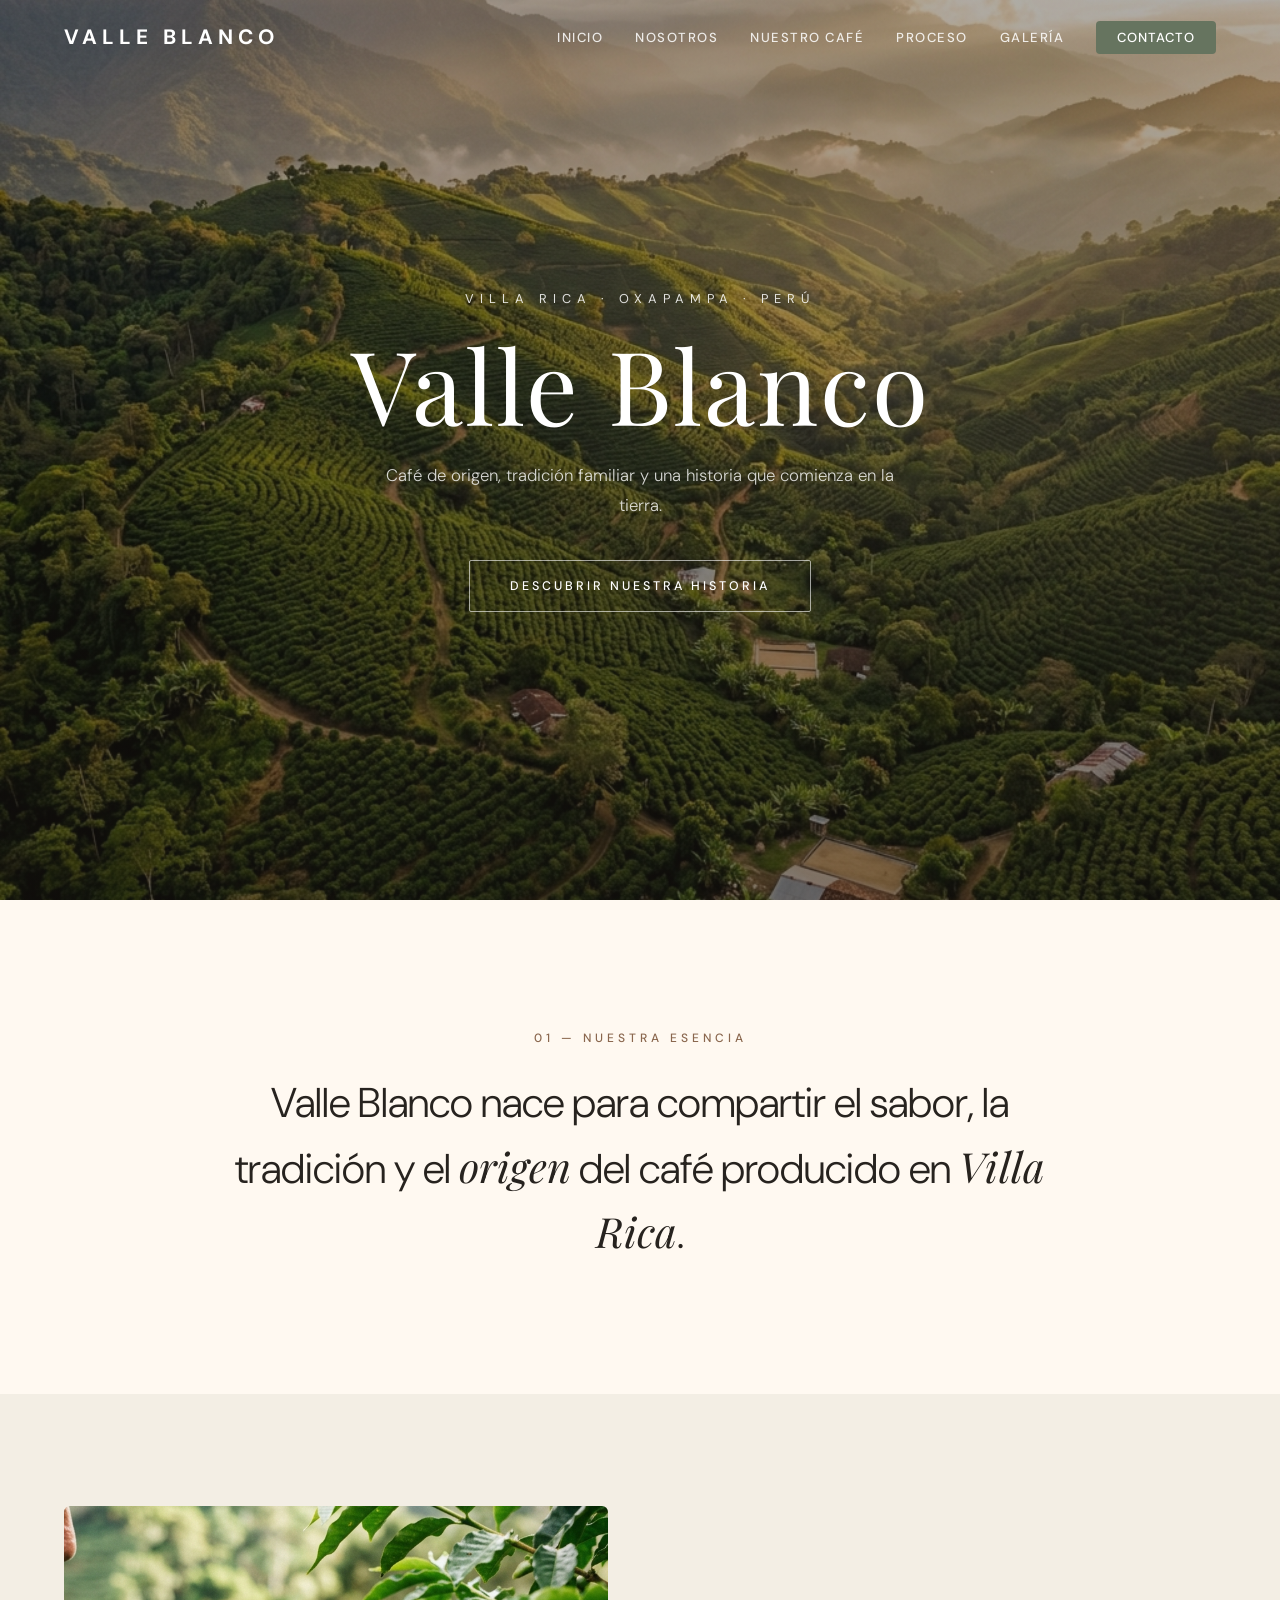
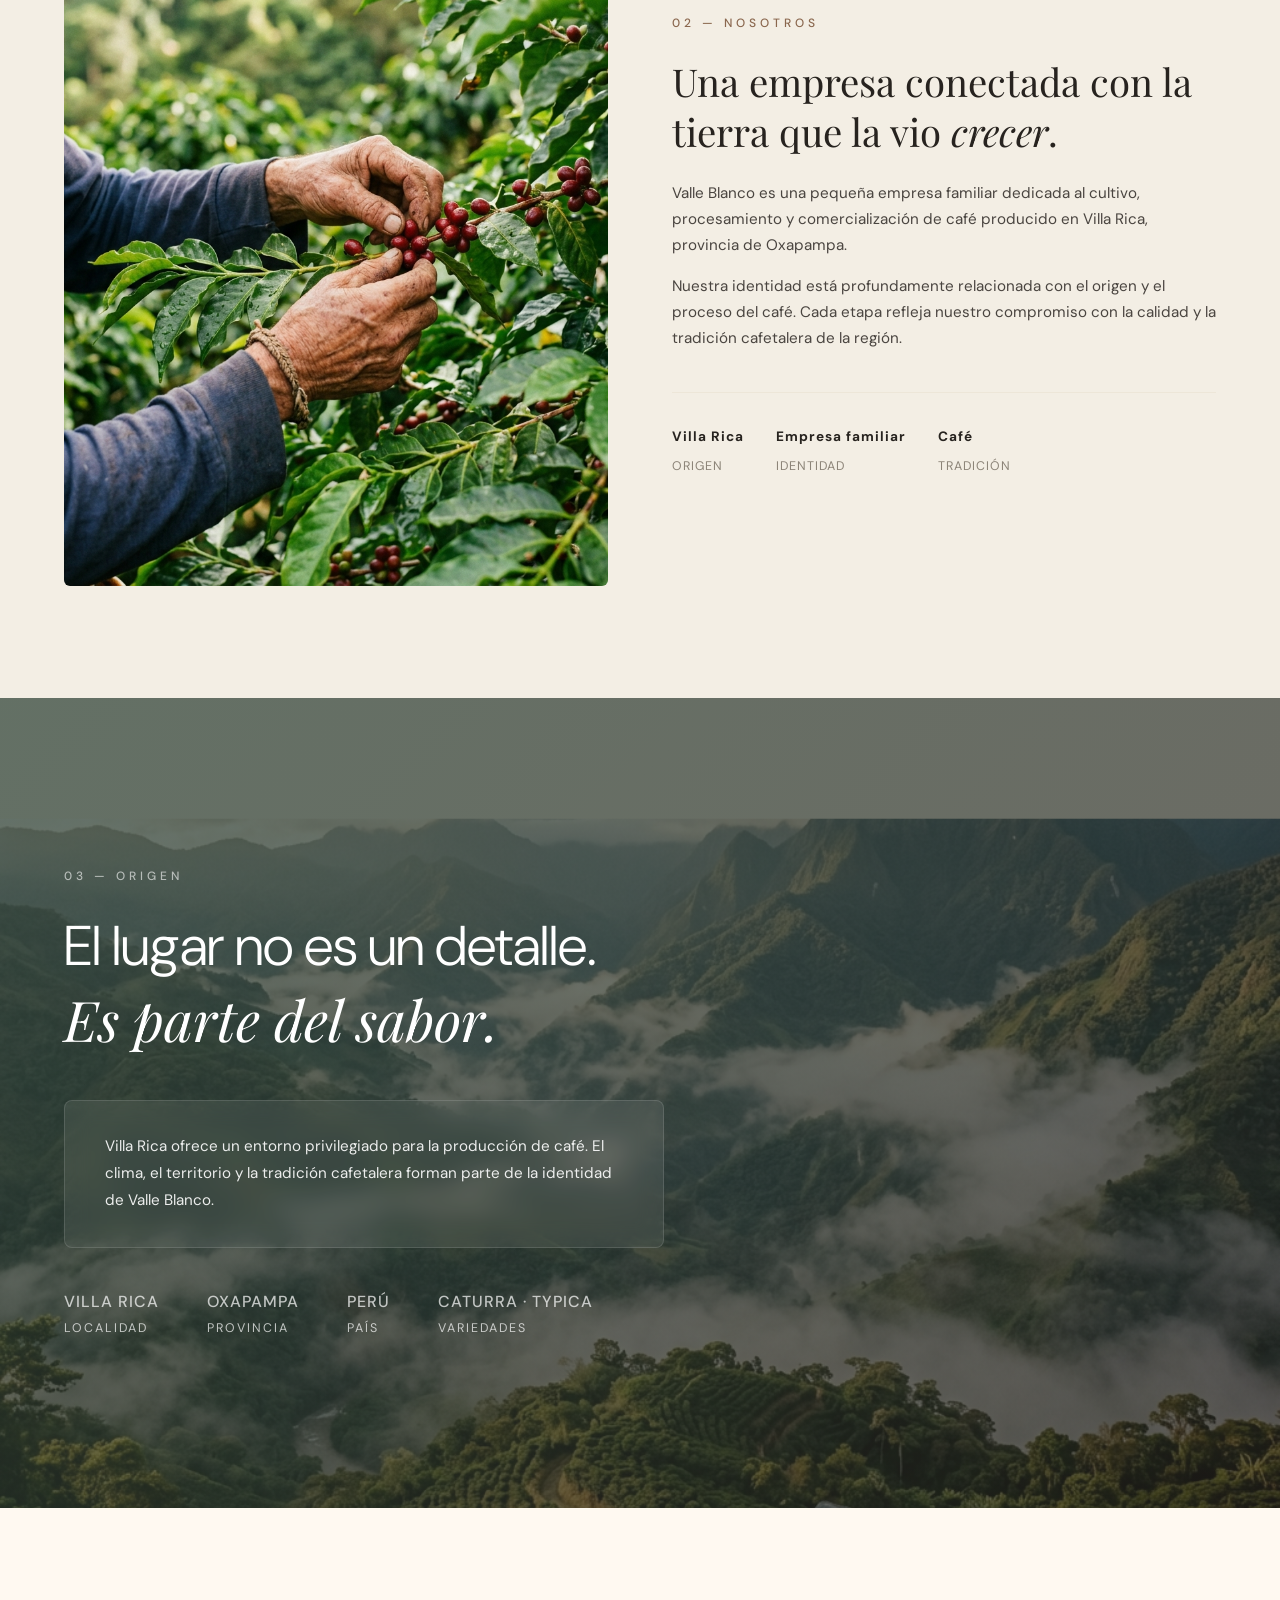
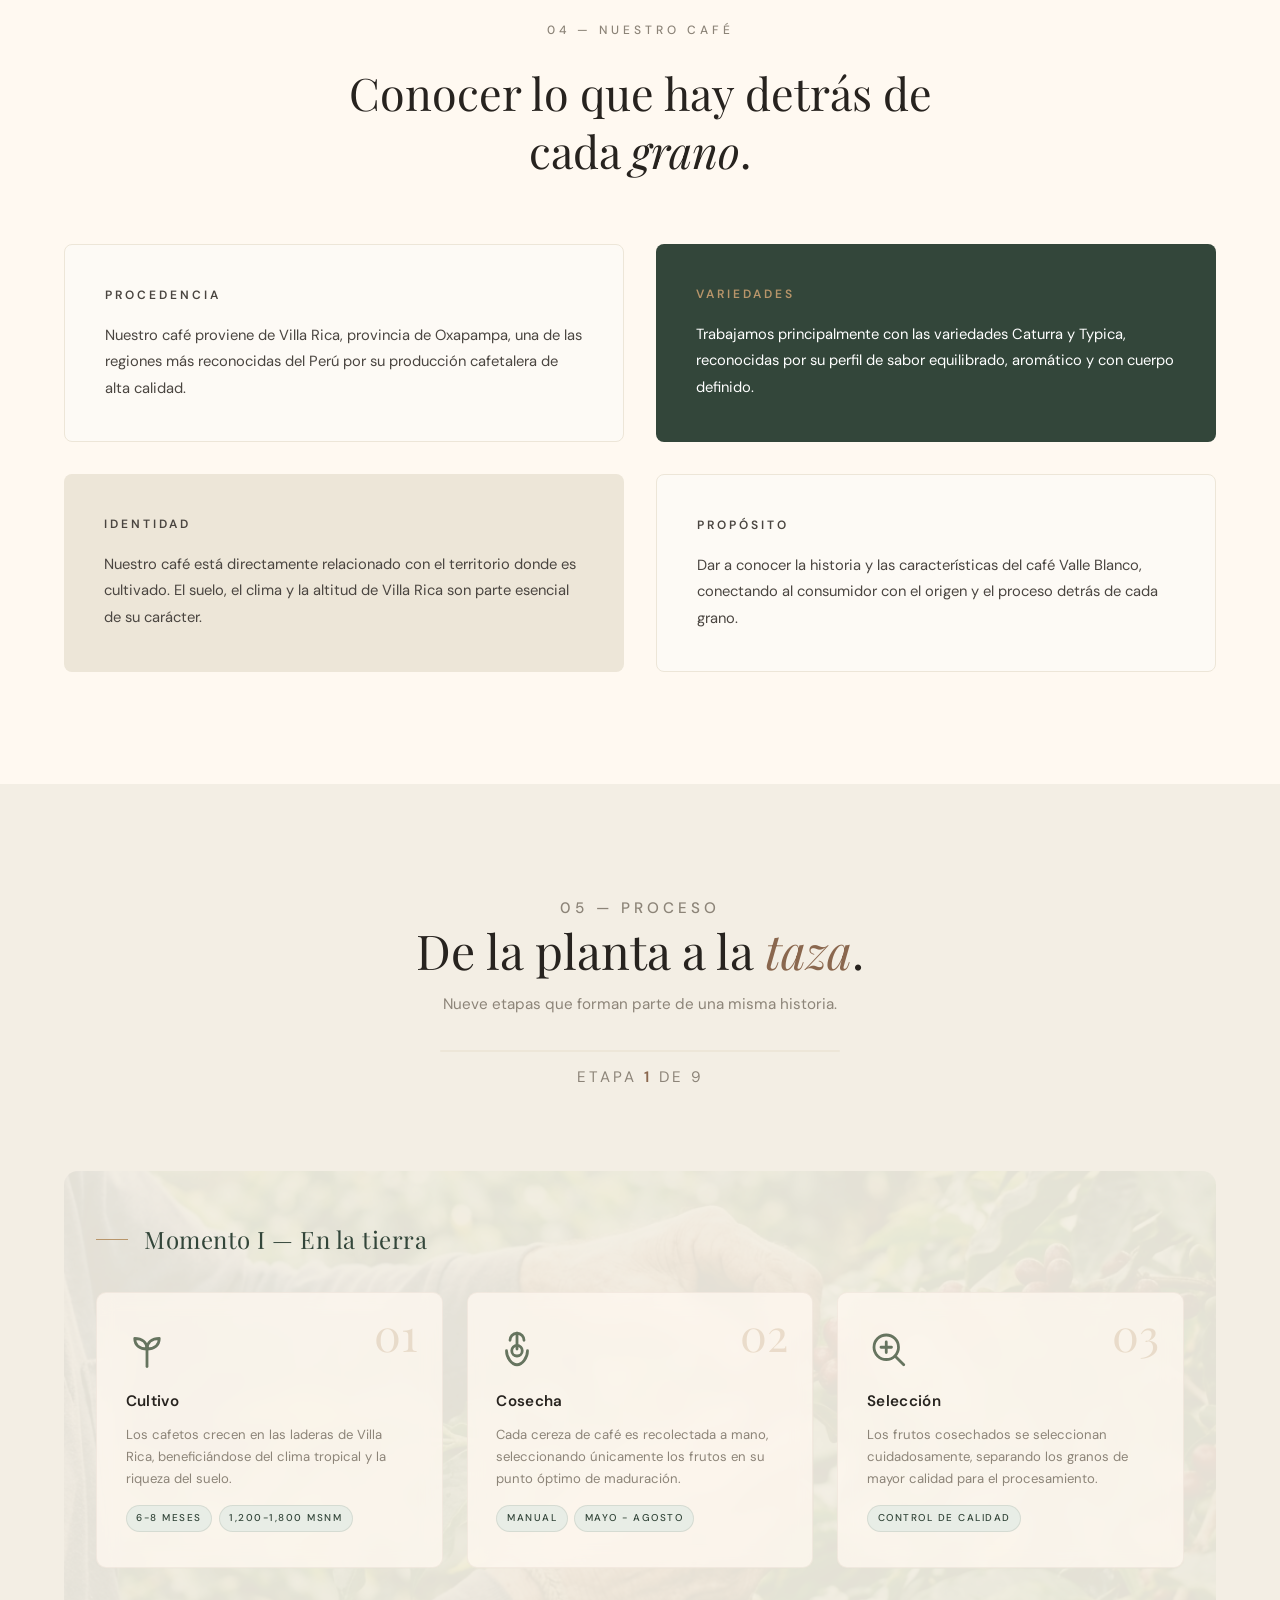
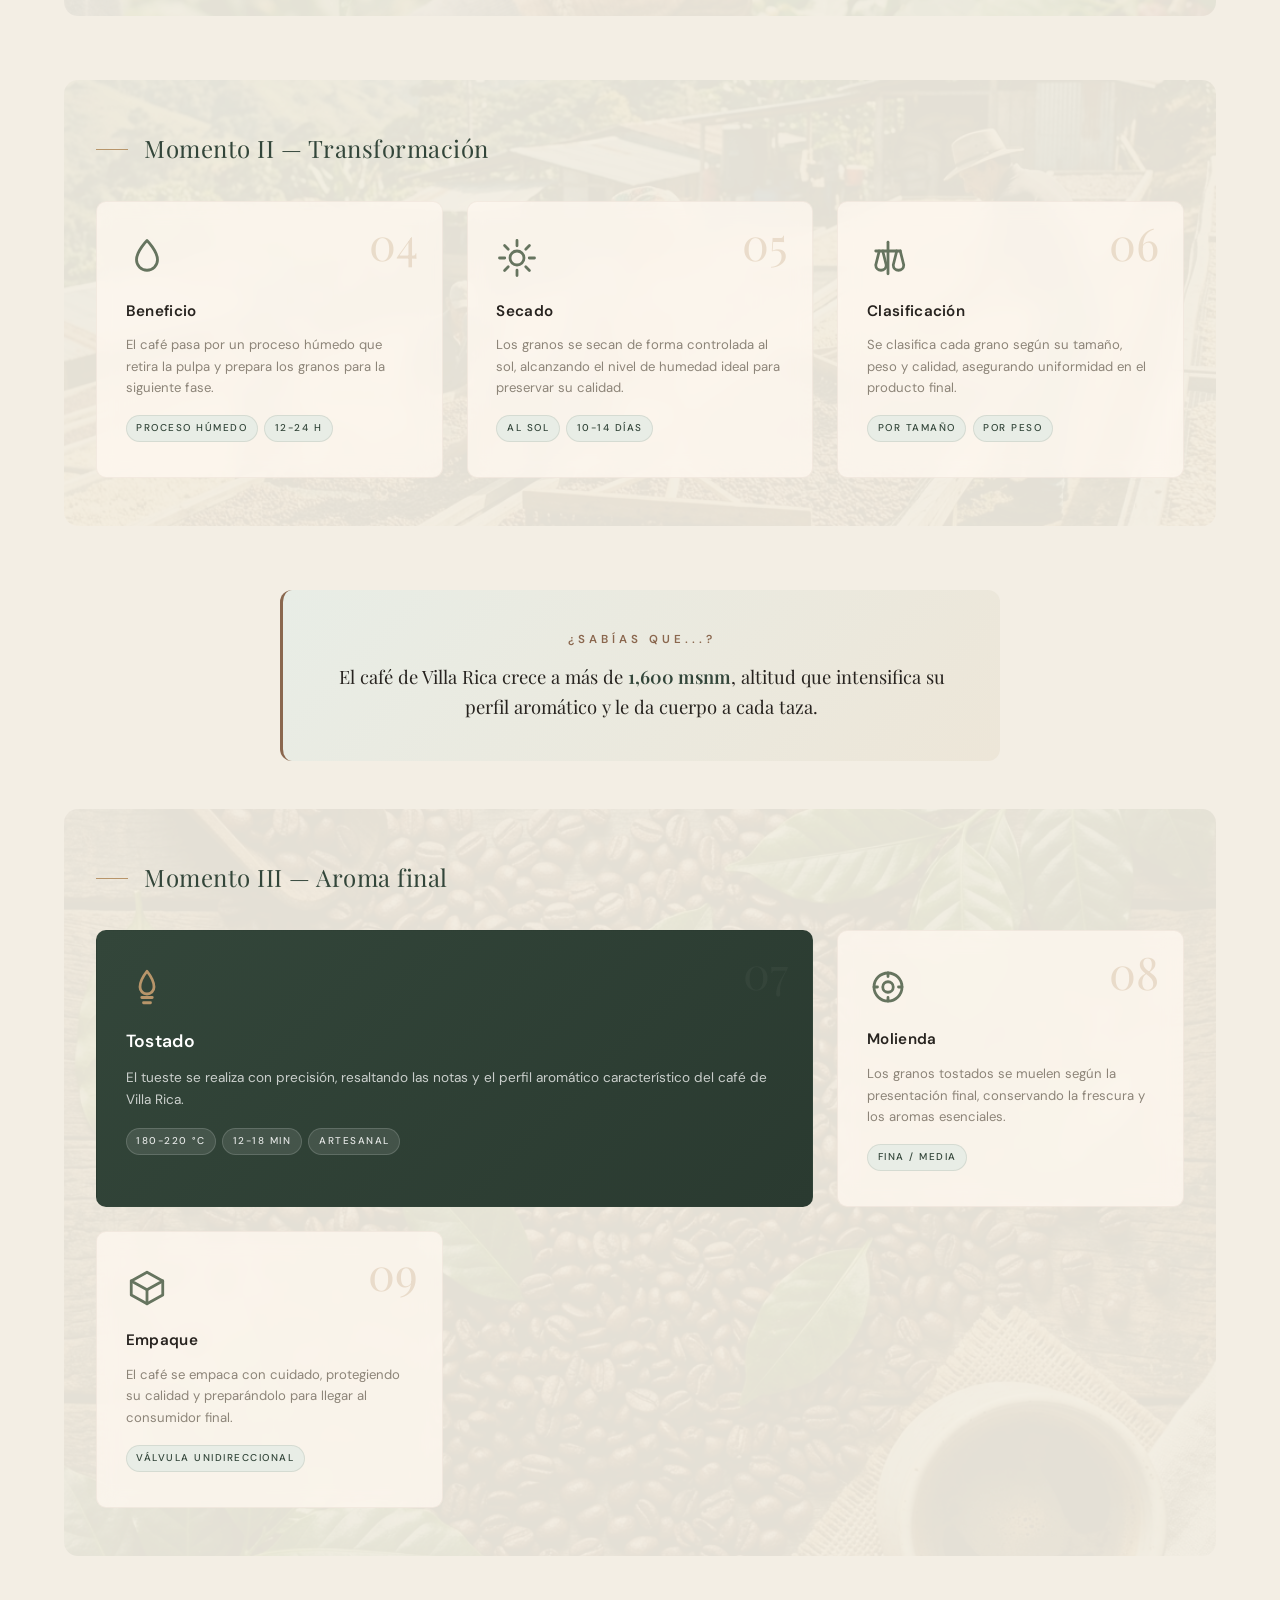
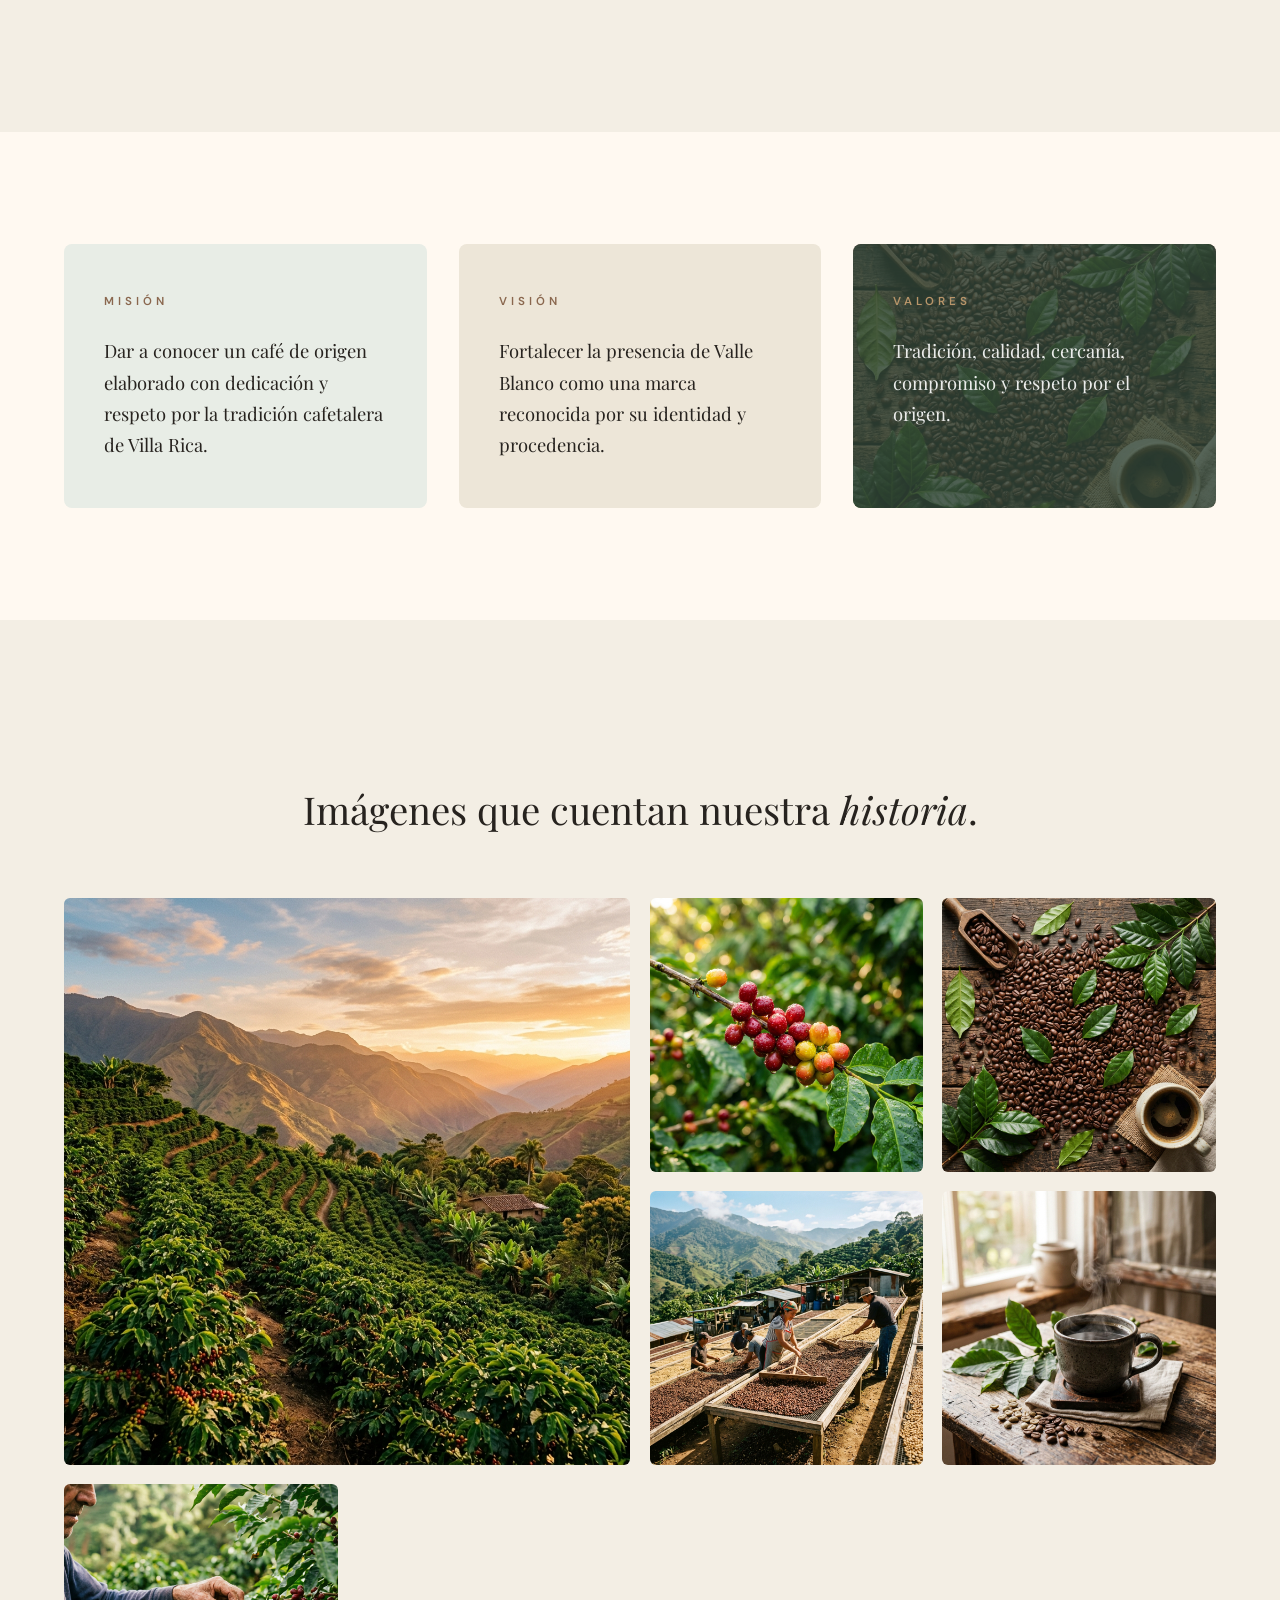
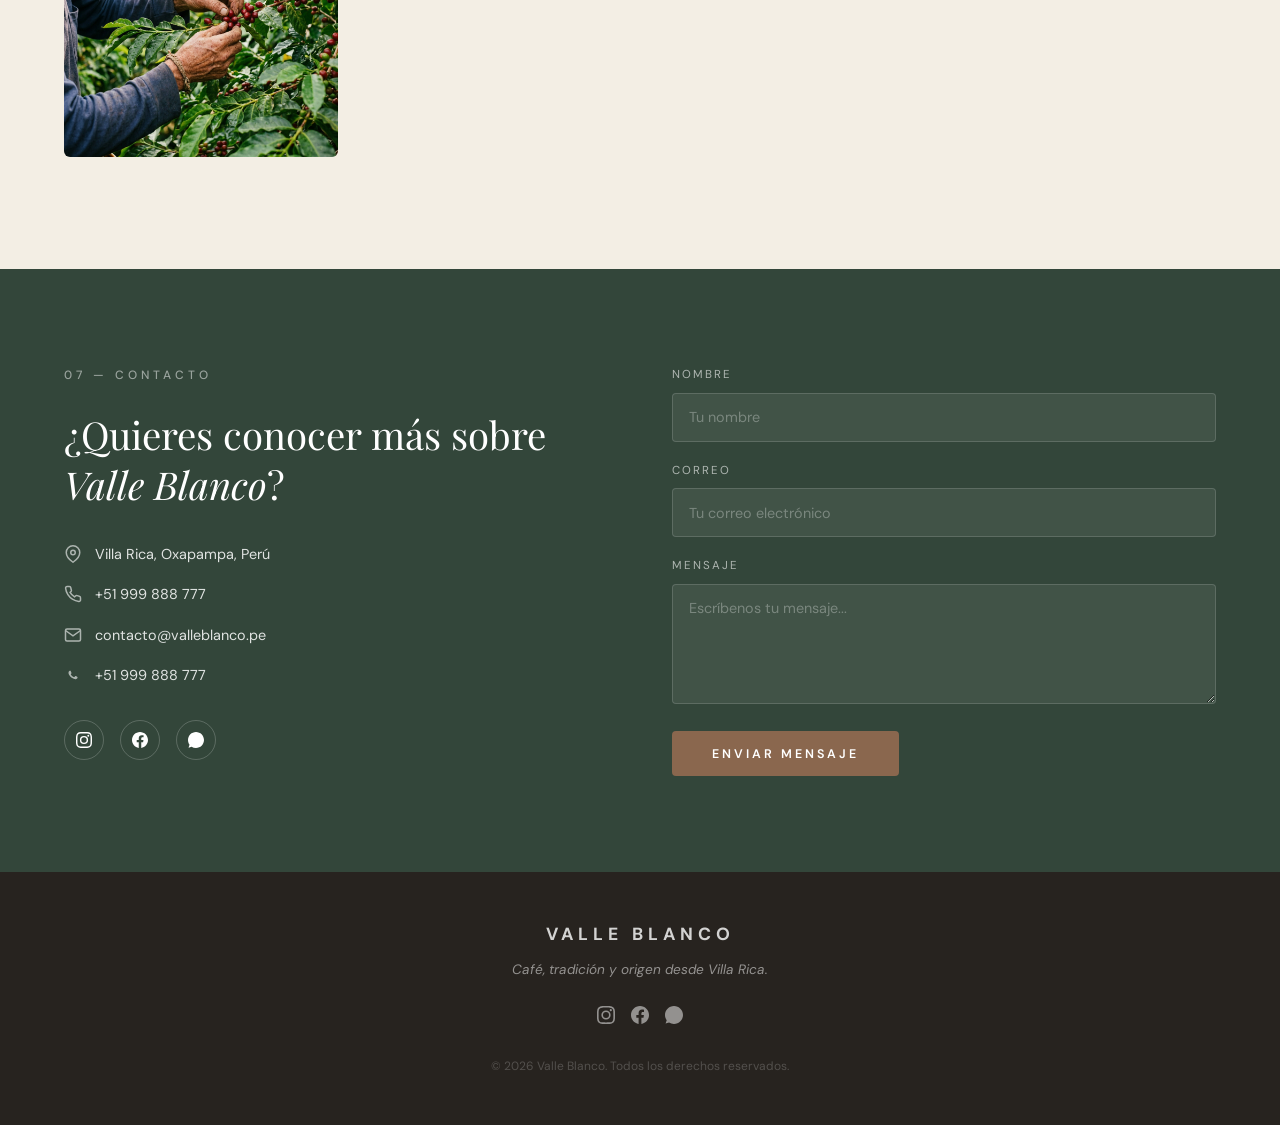
==== commit 81d2d5d3: "Diri: sección Procesos completa en index.html y proceso.html con iconos SVG, badges, timeline y barr" ====
--- a/Html/index.html
+++ b/Html/index.html
@@ -188,107 +188,230 @@
     <!-- PROCESO -->
     <section class="proceso" id="proceso">
       <div class="container">
+
         <div class="proceso-header">
           <p class="section-label reveal">05 — Proceso</p>
           <h2 class="reveal">De la planta a la <span class="serif">taza</span>.</h2>
           <p class="reveal">Nueve etapas que forman parte de una misma historia.</p>
-        </div>
-        <div class="momento reveal">
+
+          <div class="proceso-progress reveal">
+            <span class="proceso-progress-bar" id="procesoProgressBar"></span>
+          </div>
+          <p class="proceso-progress-label reveal">
+            Etapa <span id="etapaActual">1</span> de 9
+          </p>
+        </div>
+
+        <!-- MOMENTO I -->
+        <div class="momento reveal" style="--bg-momento: url('../img/harvest.png');">
           <h3 class="momento-title">Momento I — En la tierra</h3>
           <div class="etapas-grid">
-            <div class="etapa">
+
+            <div class="etapa" data-etapa="1">
               <span class="etapa-number">01</span>
-              <div class="etapa-icon">🌱</div>
+              <div class="etapa-icon">
+                <svg viewBox="0 0 24 24">
+                  <path d="M12 22V12"/>
+                  <path d="M12 12c0-4-3-6-7-6 0 4 3 6 7 6z"/>
+                  <path d="M12 12c0-4 3-6 7-6 0 4-3 6-7 6z"/>
+                </svg>
+              </div>
               <h4>Cultivo</h4>
-              <p>
-                Los cafetos crecen en las laderas de Villa Rica, beneficiándose del
-                clima tropical y la riqueza del suelo.
-              </p>
-            </div>
-            <div class="etapa">
+              <p>Los cafetos crecen en las laderas de Villa Rica, beneficiándose del clima tropical y la riqueza del suelo.</p>
+              <div class="etapa-badges">
+                <span class="etapa-badge">6-8 meses</span>
+                <span class="etapa-badge">1,200-1,800 msnm</span>
+              </div>
+              <div class="etapa-extra">
+                <p>Las variedades Caturra y Typica se adaptan al microclima de la región, produciendo granos de perfil equilibrado.</p>
+              </div>
+            </div>
+
+            <div class="etapa" data-etapa="2">
               <span class="etapa-number">02</span>
-              <div class="etapa-icon">✋</div>
+              <div class="etapa-icon">
+                <svg viewBox="0 0 24 24">
+                  <path d="M12 3v9"/>
+                  <path d="M8 7c0-2 1.5-4 4-4s4 2 4 4"/>
+                  <path d="M6 13c0 4 3 8 6 8s6-4 6-8"/>
+                  <circle cx="12" cy="13" r="3"/>
+                </svg>
+              </div>
               <h4>Cosecha</h4>
-              <p>
-                Cada cereza de café es recolectada a mano, seleccionando únicamente
-                los frutos en su punto óptimo de maduración.
-              </p>
-            </div>
-            <div class="etapa">
+              <p>Cada cereza de café es recolectada a mano, seleccionando únicamente los frutos en su punto óptimo de maduración.</p>
+              <div class="etapa-badges">
+                <span class="etapa-badge">Manual</span>
+                <span class="etapa-badge">Mayo - Agosto</span>
+              </div>
+              <div class="etapa-extra">
+                <p>Solo se recolectan las cerezas rojas; las verdes se dejan para la siguiente pasada, garantizando uniformidad.</p>
+              </div>
+            </div>
+
+            <div class="etapa" data-etapa="3">
               <span class="etapa-number">03</span>
-              <div class="etapa-icon">👁</div>
+              <div class="etapa-icon">
+                <svg viewBox="0 0 24 24">
+                  <circle cx="11" cy="11" r="7"/>
+                  <path d="M21 21l-4.3-4.3"/>
+                  <path d="M11 8v6M8 11h6"/>
+                </svg>
+              </div>
               <h4>Selección</h4>
-              <p>
-                Los frutos cosechados se seleccionan cuidadosamente, separando los
-                granos de mayor calidad para el procesamiento.
-              </p>
-            </div>
-          </div>
-        </div>
-        <div class="momento reveal">
+              <p>Los frutos cosechados se seleccionan cuidadosamente, separando los granos de mayor calidad para el procesamiento.</p>
+              <div class="etapa-badges">
+                <span class="etapa-badge">Control de calidad</span>
+              </div>
+              <div class="etapa-extra">
+                <p>Se descartan cerezas dañadas o inmaduras que afectarían el sabor final del café.</p>
+              </div>
+            </div>
+
+          </div>
+        </div>
+
+        <!-- MOMENTO II -->
+        <div class="momento reveal" style="--bg-momento: url('../img/drying.png');">
           <h3 class="momento-title">Momento II — Transformación</h3>
           <div class="etapas-grid">
-            <div class="etapa">
+
+            <div class="etapa" data-etapa="4">
               <span class="etapa-number">04</span>
-              <div class="etapa-icon">💧</div>
+              <div class="etapa-icon">
+                <svg viewBox="0 0 24 24">
+                  <path d="M12 2s6 6 6 11a6 6 0 11-12 0c0-5 6-11 6-11z"/>
+                </svg>
+              </div>
               <h4>Beneficio</h4>
-              <p>
-                El café pasa por un proceso húmedo que retira la pulpa y prepara los
-                granos para la siguiente fase.
-              </p>
-            </div>
-            <div class="etapa">
+              <p>El café pasa por un proceso húmedo que retira la pulpa y prepara los granos para la siguiente fase.</p>
+              <div class="etapa-badges">
+                <span class="etapa-badge">Proceso húmedo</span>
+                <span class="etapa-badge">12-24 h</span>
+              </div>
+              <div class="etapa-extra">
+                <p>El despulpado y fermentación controlada desarrollan las notas frutales y ácidas del café.</p>
+              </div>
+            </div>
+
+            <div class="etapa" data-etapa="5">
               <span class="etapa-number">05</span>
-              <div class="etapa-icon">☀️</div>
+              <div class="etapa-icon">
+                <svg viewBox="0 0 24 24">
+                  <circle cx="12" cy="12" r="4"/>
+                  <path d="M12 2v3M12 19v3M2 12h3M19 12h3M4.9 4.9l2.1 2.1M17 17l2.1 2.1M19.1 4.9L17 7M7 17l-2.1 2.1"/>
+                </svg>
+              </div>
               <h4>Secado</h4>
-              <p>
-                Los granos se secan de forma controlada al sol, alcanzando el nivel
-                de humedad ideal para preservar su calidad.
-              </p>
-            </div>
-            <div class="etapa">
+              <p>Los granos se secan de forma controlada al sol, alcanzando el nivel de humedad ideal para preservar su calidad.</p>
+              <div class="etapa-badges">
+                <span class="etapa-badge">Al sol</span>
+                <span class="etapa-badge">10-14 días</span>
+              </div>
+              <div class="etapa-extra">
+                <p>El secado lento y uniforme conserva los aceites esenciales responsables del aroma.</p>
+              </div>
+            </div>
+
+            <div class="etapa" data-etapa="6">
               <span class="etapa-number">06</span>
-              <div class="etapa-icon">⚖️</div>
+              <div class="etapa-icon">
+                <svg viewBox="0 0 24 24">
+                  <path d="M12 3v18"/>
+                  <path d="M5 8h14"/>
+                  <path d="M7 8l-2 8a3 3 0 006 0L9 8"/>
+                  <path d="M17 8l-2 8a3 3 0 006 0l-2-8"/>
+                </svg>
+              </div>
               <h4>Clasificación</h4>
-              <p>
-                Se clasifica cada grano según su tamaño, peso y calidad, asegurando
-                uniformidad en el producto final.
-              </p>
-            </div>
-          </div>
-        </div>
-        <div class="momento reveal">
+              <p>Se clasifica cada grano según su tamaño, peso y calidad, asegurando uniformidad en el producto final.</p>
+              <div class="etapa-badges">
+                <span class="etapa-badge">Por tamaño</span>
+                <span class="etapa-badge">Por peso</span>
+              </div>
+              <div class="etapa-extra">
+                <p>Solo los granos de mayor puntaje pasan a la etapa de tostado para la marca Valle Blanco.</p>
+              </div>
+            </div>
+
+          </div>
+        </div>
+
+        <!-- DATO CURIOSO -->
+        <aside class="proceso-dato reveal">
+          <p class="proceso-dato-label">¿Sabías que...?</p>
+          <p class="proceso-dato-text">
+            El café de Villa Rica crece a más de <strong>1,600 msnm</strong>,
+            altitud que intensifica su perfil aromático y le da cuerpo a cada taza.
+          </p>
+        </aside>
+
+        <!-- MOMENTO III -->
+        <div class="momento reveal" style="--bg-momento: url('../img/beans.png');">
           <h3 class="momento-title">Momento III — Aroma final</h3>
           <div class="etapas-grid">
-            <div class="etapa">
+
+            <!-- TARJETA DESTACADA -->
+            <div class="etapa etapa--destacada" data-etapa="7">
               <span class="etapa-number">07</span>
-              <div class="etapa-icon">🔥</div>
+              <div class="etapa-icon">
+                <svg viewBox="0 0 24 24">
+                  <path d="M12 3s4 5 4 9a4 4 0 01-8 0c0-4 4-9 4-9z"/>
+                  <path d="M9 18h6M10 21h4"/>
+                </svg>
+              </div>
               <h4>Tostado</h4>
-              <p>
-                El tueste se realiza con precisión, resaltando las notas y el perfil
-                aromático característico del café de Villa Rica.
-              </p>
-            </div>
-            <div class="etapa">
+              <p>El tueste se realiza con precisión, resaltando las notas y el perfil aromático característico del café de Villa Rica.</p>
+              <div class="etapa-badges">
+                <span class="etapa-badge">180-220 °C</span>
+                <span class="etapa-badge">12-18 min</span>
+                <span class="etapa-badge">Artesanal</span>
+              </div>
+              <div class="etapa-extra">
+                <p>El punto exacto de tueste define el balance entre acidez, cuerpo y dulzor. Es la etapa más artesanal del proceso.</p>
+              </div>
+            </div>
+
+            <div class="etapa" data-etapa="8">
               <span class="etapa-number">08</span>
-              <div class="etapa-icon">⚙️</div>
+              <div class="etapa-icon">
+                <svg viewBox="0 0 24 24">
+                  <circle cx="12" cy="12" r="8"/>
+                  <circle cx="12" cy="12" r="3"/>
+                  <path d="M12 4v2M12 18v2M4 12h2M18 12h2"/>
+                </svg>
+              </div>
               <h4>Molienda</h4>
-              <p>
-                Los granos tostados se muelen según la presentación final,
-                conservando la frescura y los aromas esenciales.
-              </p>
-            </div>
-            <div class="etapa">
+              <p>Los granos tostados se muelen según la presentación final, conservando la frescura y los aromas esenciales.</p>
+              <div class="etapa-badges">
+                <span class="etapa-badge">Fina / Media</span>
+              </div>
+              <div class="etapa-extra">
+                <p>El grosor de la molienda se ajusta al método de preparación: espresso, prensa francesa o filtrado.</p>
+              </div>
+            </div>
+
+            <div class="etapa" data-etapa="9">
               <span class="etapa-number">09</span>
-              <div class="etapa-icon">📦</div>
+              <div class="etapa-icon">
+                <svg viewBox="0 0 24 24">
+                  <path d="M21 8l-9-5-9 5 9 5 9-5z"/>
+                  <path d="M3 8v8l9 5 9-5V8"/>
+                  <path d="M12 13v8"/>
+                </svg>
+              </div>
               <h4>Empaque</h4>
-              <p>
-                El café se empaca con cuidado, protegiendo su calidad y preparándolo
-                para llegar al consumidor final.
-              </p>
-            </div>
-          </div>
-        </div>
+              <p>El café se empaca con cuidado, protegiendo su calidad y preparándolo para llegar al consumidor final.</p>
+              <div class="etapa-badges">
+                <span class="etapa-badge">Válvula unidireccional</span>
+              </div>
+              <div class="etapa-extra">
+                <p>El empaque con válvula permite liberar CO₂ sin dejar entrar oxígeno, conservando la frescura por más tiempo.</p>
+              </div>
+            </div>
+
+          </div>
+        </div>
+
       </div>
     </section>
 
--- a/css/styles.css
+++ b/css/styles.css
@@ -221,10 +221,16 @@
   max-width: 700px; margin-bottom: 2.5rem; font-weight: 300;
 }
 .origen-glass {
-  background: rgba(255,255,255,0.08); backdrop-filter: blur(12px);
-  border: 1px solid rgba(255,255,255,0.12); border-radius: 8px;
-  padding: 2rem 2.5rem; max-width: 600px; margin-bottom: 2.5rem;
-}
+  background: rgba(255, 255, 255, 0.08); 
+  -webkit-backdrop-filter: blur(12px); /* Para soporte de Safari */
+  backdrop-filter: blur(12px);
+  border: 1px solid rgba(255, 255, 255, 0.12); 
+  border-radius: 8px;
+  padding: 2rem 2.5rem; 
+  max-width: 600px; 
+  margin-bottom: 2.5rem;
+}
+
 .origen-glass p { font-size: 0.95rem; line-height: 1.8; opacity: 0.9; }
 .origen-info { display: flex; gap: 3rem; flex-wrap: wrap; }
 .origen-info-item {
@@ -264,45 +270,363 @@
 .cafe-block:nth-child(2) h3 { color: var(--brown-light); }
 .cafe-block p { font-size: 0.92rem; line-height: 1.8; }
 
-/* =============================================
-   SECTION — PROCESO
-   ============================================= */
-.proceso { padding: 7rem 0; background: var(--bg-main); }
-.proceso-header { text-align: center; margin-bottom: 4rem; }
+/* ==========================================
+   SECTION — PROCESO - Diri
+   ========================================== */
+.proceso {
+  padding: 7rem 0;
+  background: var(--bg-main);
+  position: relative;
+  overflow: hidden;
+}
+
+.proceso-header {
+  text-align: center;
+  margin-bottom: 5rem;
+}
 .proceso-header h2 {
-  font-family: var(--font-serif); font-size: clamp(2rem, 4vw, 3rem);
-  color: var(--text-dark); font-weight: 400; margin-bottom: 0.8rem;
-}
-.proceso-header p { color: var(--text-muted); font-size: 0.95rem; }
-
-.momento { margin-bottom: 3.5rem; }
+  font-family: var(--font-serif);
+  font-size: clamp(2rem, 4vw, 3rem);
+  color: var(--text-dark);
+  font-weight: 400;
+  margin-bottom: 0.8rem;
+  line-height: 1.2;
+}
+.proceso-header h2 .serif {
+  font-family: var(--font-serif);
+  font-style: italic;
+  color: var(--brown);
+}
+.proceso-header p {
+  color: var(--text-muted);
+  font-size: 0.95rem;
+  max-width: 500px;
+  margin: 0 auto;
+}
+
+/* --- Barra de progreso del proceso (se llena con scroll) --- */
+.proceso-progress {
+  width: 100%;
+  max-width: 400px;
+  height: 2px;
+  background: var(--bg-cream);
+  margin: 2rem auto 0.8rem;
+  border-radius: 2px;
+  overflow: hidden;
+  position: relative;
+}
+.proceso-progress-bar {
+  display: block;
+  height: 100%;
+  width: 0%;
+  background: linear-gradient(90deg, var(--green-olive), var(--brown-light));
+  border-radius: 2px;
+  transition: width 0.3s ease-out;
+}
+.proceso-progress-label {
+  font-size: 0.7rem;
+  letter-spacing: 3px;
+  text-transform: uppercase;
+  color: var(--text-muted);
+  text-align: center;
+}
+.proceso-progress-label span {
+  color: var(--brown);
+  font-weight: 600;
+}
+
+/* --- Momentos --- */
+.momento {
+  position: relative;
+  padding: 3rem 2rem;
+  margin-bottom: 4rem;
+  border-radius: 14px;
+  overflow: hidden;
+  isolation: isolate;
+}
+.momento::before {
+  content: '';
+  position: absolute;
+  inset: 0;
+  background-image: var(--bg-momento);
+  background-size: cover;
+  background-position: center;
+  opacity: 0.06;
+  z-index: -1;
+  transition: opacity 0.6s ease;
+}
+.momento:hover::before {
+  opacity: 0.12;
+}
+
 .momento-title {
-  font-size: 0.72rem; letter-spacing: 4px; text-transform: uppercase;
-  color: var(--brown); margin-bottom: 1.5rem; padding-bottom: 0.8rem;
-  border-bottom: 1px solid var(--bg-cream); font-weight: 600;
-}
-.etapas-grid { display: grid; grid-template-columns: repeat(3, 1fr); gap: 1.5rem; }
+  font-family: var(--font-serif);
+  font-size: clamp(1.2rem, 2vw, 1.5rem);
+  font-weight: 400;
+  color: var(--green-dark);
+  letter-spacing: 0.5px;
+  margin-bottom: 2rem;
+  padding-left: 3rem;
+  position: relative;
+}
+.momento-title::before {
+  content: '';
+  position: absolute;
+  left: 0;
+  top: 50%;
+  width: 2rem;
+  height: 1px;
+  background: var(--brown-light);
+}
+
+/* --- Grid de etapas --- */
+.etapas-grid {
+  display: grid;
+  grid-template-columns: repeat(3, 1fr);
+  gap: 1.5rem;
+  position: relative;
+}
+
+/* --- Tarjeta de etapa (base) --- */
 .etapa {
-  background: var(--bg-light); border-radius: 8px; padding: 2rem;
-  transition: var(--transition); cursor: default; position: relative; overflow: hidden;
-}
+  position: relative;
+  background: rgba(255, 249, 241, 0.75);
+  backdrop-filter: blur(10px);
+  -webkit-backdrop-filter: blur(10px);
+  border: 1px solid rgba(138, 103, 78, 0.08);
+  border-radius: 10px;
+  padding: 2.2rem 1.8rem;
+  transition: var(--transition);
+  cursor: default;
+  overflow: hidden;
+  display: flex;
+  flex-direction: column;
+}
+
+/* Línea superior que se expande al hover */
 .etapa::before {
-  content: ''; position: absolute; top: 0; left: 0; width: 100%; height: 3px;
-  background: var(--green-olive); transform: scaleX(0); transform-origin: left;
-  transition: transform 0.4s ease;
-}
-.etapa:hover::before { transform: scaleX(1); }
-.etapa:hover { transform: translateY(-4px); box-shadow: var(--shadow-sm); }
+  content: '';
+  position: absolute;
+  top: 0;
+  left: 0;
+  width: 100%;
+  height: 3px;
+  background: linear-gradient(90deg, var(--green-olive), var(--brown-light));
+  transform: scaleX(0);
+  transform-origin: left;
+  transition: transform 0.5s ease;
+  z-index: 2;
+}
+.etapa:hover::before {
+  transform: scaleX(1);
+}
+
+.etapa:hover {
+  transform: translateY(-6px);
+  background: rgba(255, 249, 241, 1);
+  border-color: rgba(138, 103, 78, 0.2);
+  box-shadow: 0 12px 40px rgba(138, 103, 78, 0.12);
+}
+
+/* Número de etapa */
 .etapa-number {
-  font-size: 2rem; font-weight: 700; color: var(--bg-cream);
-  margin-bottom: 0.5rem; line-height: 1;
-}
-.etapa-icon { font-size: 1.5rem; margin-bottom: 0.8rem; }
+  position: absolute;
+  top: 1.2rem;
+  right: 1.5rem;
+  font-family: var(--font-serif);
+  font-size: 2.8rem;
+  font-weight: 400;
+  line-height: 1;
+  color: var(--brown-light);
+  opacity: 0.25;
+  transition: var(--transition);
+  pointer-events: none;
+}
+.etapa:hover .etapa-number {
+  opacity: 0.6;
+  transform: translateY(-4px);
+}
+
+/* Icono SVG */
+.etapa-icon {
+  width: 42px;
+  height: 42px;
+  display: flex;
+  align-items: center;
+  justify-content: center;
+  margin-bottom: 1.2rem;
+  color: var(--green-olive);
+  transition: var(--transition);
+}
+.etapa-icon svg {
+  width: 100%;
+  height: 100%;
+  stroke: currentColor;
+  fill: none;
+  stroke-width: 1.6;
+  stroke-linecap: round;
+  stroke-linejoin: round;
+}
+.etapa:hover .etapa-icon {
+  color: var(--brown);
+  transform: scale(1.1) rotate(-4deg);
+}
+
 .etapa h4 {
-  font-size: 0.9rem; font-weight: 600; color: var(--text-dark);
-  margin-bottom: 0.5rem; letter-spacing: 0.5px;
-}
-.etapa p { font-size: 0.82rem; color: var(--text-muted); line-height: 1.6; }
+  font-size: 0.95rem;
+  font-weight: 600;
+  color: var(--text-dark);
+  margin-bottom: 0.6rem;
+  letter-spacing: 0.3px;
+}
+.etapa p {
+  font-size: 0.82rem;
+  color: var(--text-muted);
+  line-height: 1.65;
+}
+
+/* --- Badges (tiempo / temperatura) --- */
+.etapa-badges {
+  display: flex;
+  flex-wrap: wrap;
+  gap: 0.4rem;
+  margin-top: 1rem;
+}
+.etapa-badge {
+  font-size: 0.62rem;
+  letter-spacing: 1.5px;
+  text-transform: uppercase;
+  padding: 0.25rem 0.6rem;
+  border-radius: 20px;
+  background: var(--green-light);
+  color: var(--green-dark);
+  font-weight: 500;
+  border: 1px solid rgba(102, 116, 95, 0.15);
+}
+
+/* --- Acordeón: info extra que aparece al hover --- */
+.etapa-extra {
+  max-height: 0;
+  opacity: 0;
+  overflow: hidden;
+  transition: max-height 0.5s ease, opacity 0.4s ease, margin-top 0.4s ease;
+  margin-top: 0;
+}
+.etapa:hover .etapa-extra {
+  max-height: 200px;
+  opacity: 1;
+  margin-top: 1rem;
+  padding-top: 1rem;
+  border-top: 1px dashed rgba(138, 103, 78, 0.2);
+}
+.etapa-extra p {
+  font-size: 0.75rem;
+  font-style: italic;
+  color: var(--brown);
+  line-height: 1.5;
+}
+
+/* --- Tarjeta destacada (Tostado) --- */
+.etapa--destacada {
+  grid-column: span 2;
+  background: linear-gradient(135deg, var(--green-dark), #2a3a30);
+  border-color: transparent;
+  color: #fff;
+}
+.etapa--destacada::before {
+  background: linear-gradient(90deg, var(--brown-light), var(--brown));
+}
+.etapa--destacada .etapa-number {
+  color: rgba(255, 255, 255, 0.15);
+}
+.etapa--destacada:hover .etapa-number {
+  color: rgba(255, 255, 255, 0.35);
+}
+.etapa--destacada .etapa-icon {
+  color: var(--brown-light);
+}
+.etapa--destacada:hover .etapa-icon {
+  color: #fff;
+}
+.etapa--destacada h4 {
+  color: #fff;
+  font-size: 1.1rem;
+}
+.etapa--destacada p {
+  color: rgba(255, 255, 255, 0.75);
+  font-size: 0.85rem;
+}
+.etapa--destacada .etapa-badge {
+  background: rgba(255, 255, 255, 0.1);
+  color: rgba(255, 255, 255, 0.85);
+  border-color: rgba(255, 255, 255, 0.15);
+}
+.etapa--destacada .etapa-extra {
+  border-top-color: rgba(255, 255, 255, 0.2);
+}
+.etapa--destacada .etapa-extra p {
+  color: rgba(255, 255, 255, 0.7);
+}
+
+/* --- Fix: hover de tarjeta destacada mantiene fondo oscuro --- */
+.etapa--destacada:hover {
+  background: linear-gradient(135deg, #2a3a30, var(--green-dark));
+  border-color: transparent;
+  box-shadow: 0 16px 50px rgba(42, 58, 48, 0.35);
+}
+.etapa--destacada:hover h4 {
+  color: #fff;
+}
+.etapa--destacada:hover p {
+  color: rgba(255, 255, 255, 0.85);
+}
+.etapa--destacada:hover .etapa-badge {
+  background: rgba(255, 255, 255, 0.12);
+  color: rgba(255, 255, 255, 0.9);
+  border-color: rgba(255, 255, 255, 0.2);
+}
+/* --- Dato curioso --- */
+.proceso-dato {
+  margin: 3rem auto;
+  max-width: 720px;
+  text-align: center;
+  padding: 2.5rem 2rem;
+  background: linear-gradient(135deg, var(--green-light), var(--bg-cream));
+  border-radius: 12px;
+  border-left: 3px solid var(--brown);
+  position: relative;
+}
+.proceso-dato-label {
+  font-size: 0.72rem;
+  letter-spacing: 4px;
+  text-transform: uppercase;
+  color: var(--brown);
+  font-weight: 600;
+  margin-bottom: 0.8rem;
+}
+.proceso-dato-text {
+  font-family: var(--font-serif);
+  font-size: 1.15rem;
+  line-height: 1.6;
+  color: var(--text-dark);
+}
+.proceso-dato-text strong {
+  color: var(--green-dark);
+  font-weight: 600;
+}
+
+/* --- Responsive de Proceso --- */
+@media (max-width: 992px) {
+  .etapas-grid { grid-template-columns: repeat(2, 1fr); }
+  .etapa--destacada { grid-column: span 2; }
+}
+@media (max-width: 600px) {
+  .etapas-grid { grid-template-columns: 1fr; }
+  .etapa--destacada { grid-column: span 1; }
+  .momento { padding: 2rem 1rem; }
+  .etapa-number { font-size: 2.2rem; }
+  .etapa-extra { max-height: none; opacity: 1; margin-top: 1rem; padding-top: 1rem; border-top: 1px dashed rgba(138,103,78,0.2); }
+}
 
 /* =============================================
    SECTION — MISIÓN, VISIÓN, VALORES
@@ -445,10 +769,19 @@
 
 /* Mobile Menu Overlay */
 .mobile-menu {
-  display: none; position: fixed; inset: 0; z-index: 999;
-  background: rgba(243,238,228,0.97); backdrop-filter: blur(20px);
-  flex-direction: column; align-items: center; justify-content: center; gap: 2rem;
-}
+  display: none; 
+  position: fixed; 
+  inset: 0; 
+  z-index: 999;
+  background: rgba(243, 238, 228, 0.97); 
+  -webkit-backdrop-filter: blur(20px); /* Para soporte de Safari en iOS y Mac */
+  backdrop-filter: blur(20px);
+  flex-direction: column; 
+  align-items: center; 
+  justify-content: center; 
+  gap: 2rem;
+}
+
 .mobile-menu.active { display: flex; }
 .mobile-menu a {
   font-size: 1.2rem; font-weight: 500; letter-spacing: 3px;
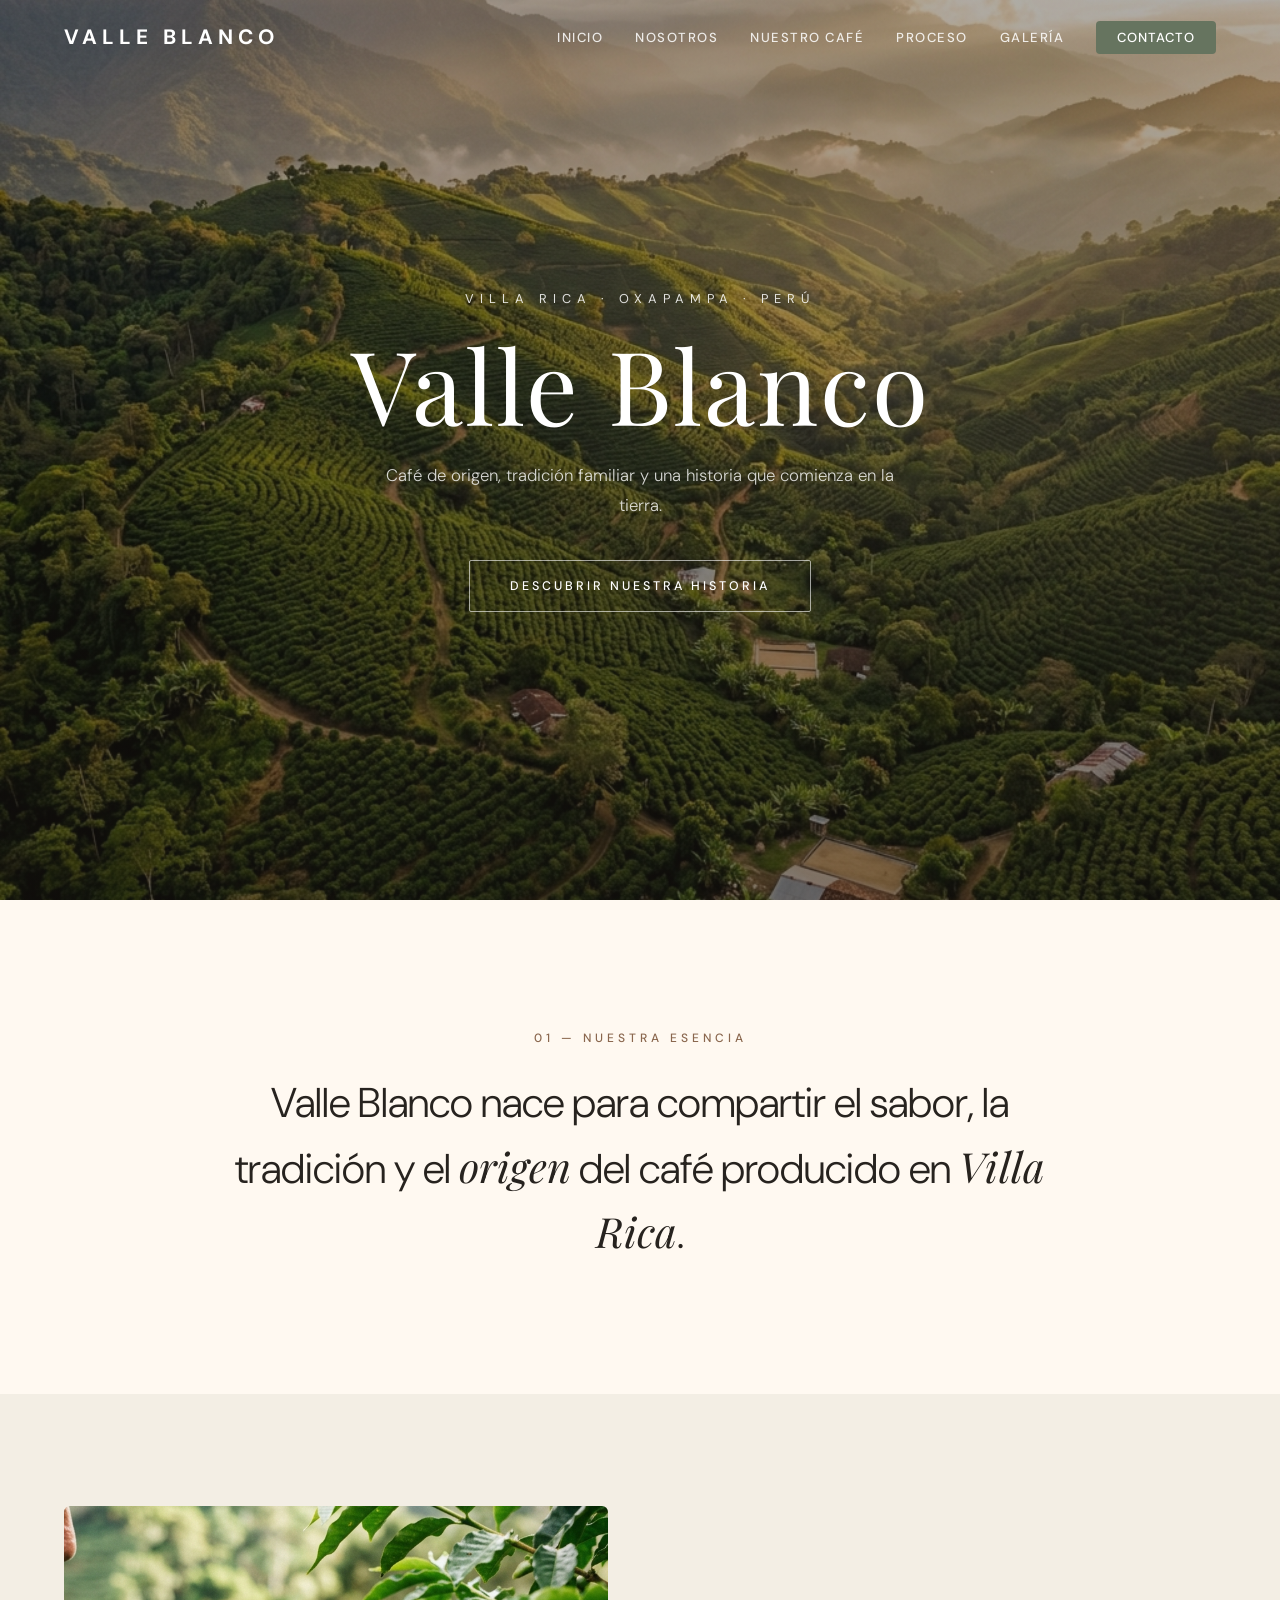
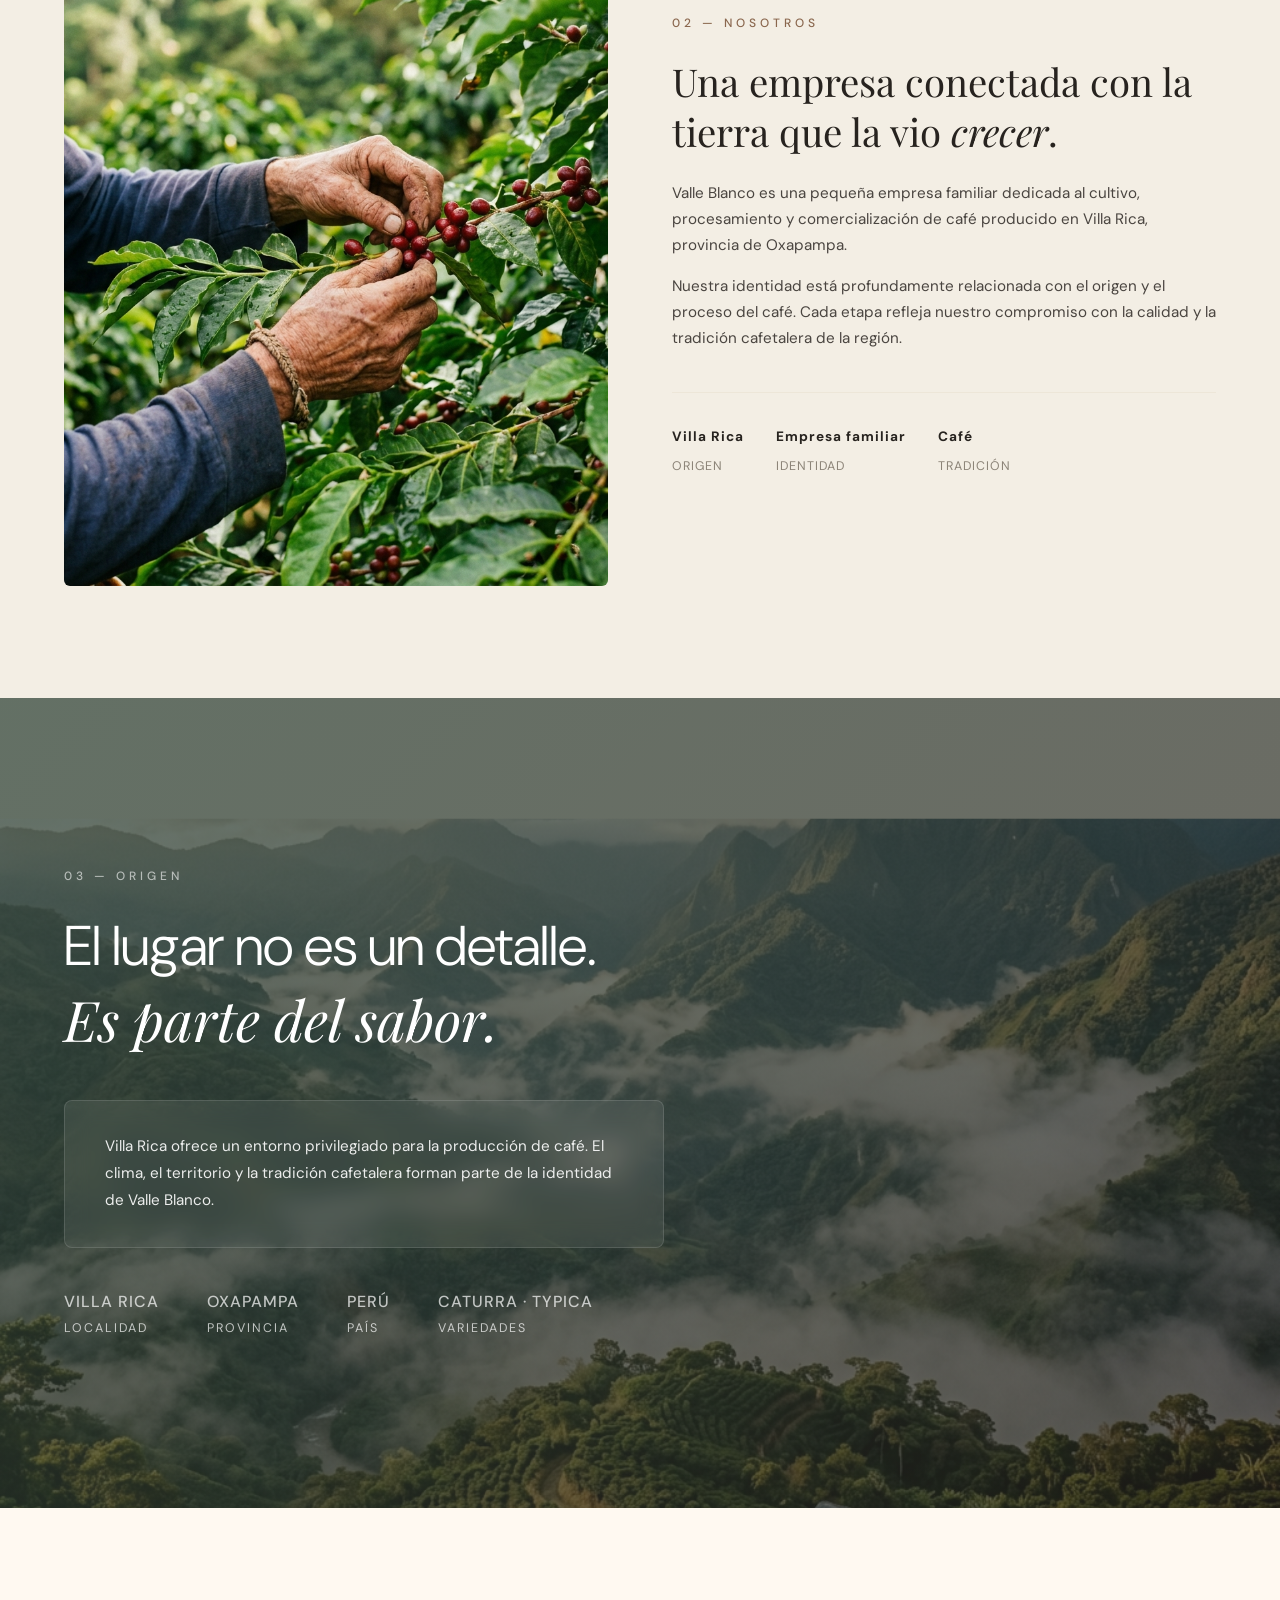
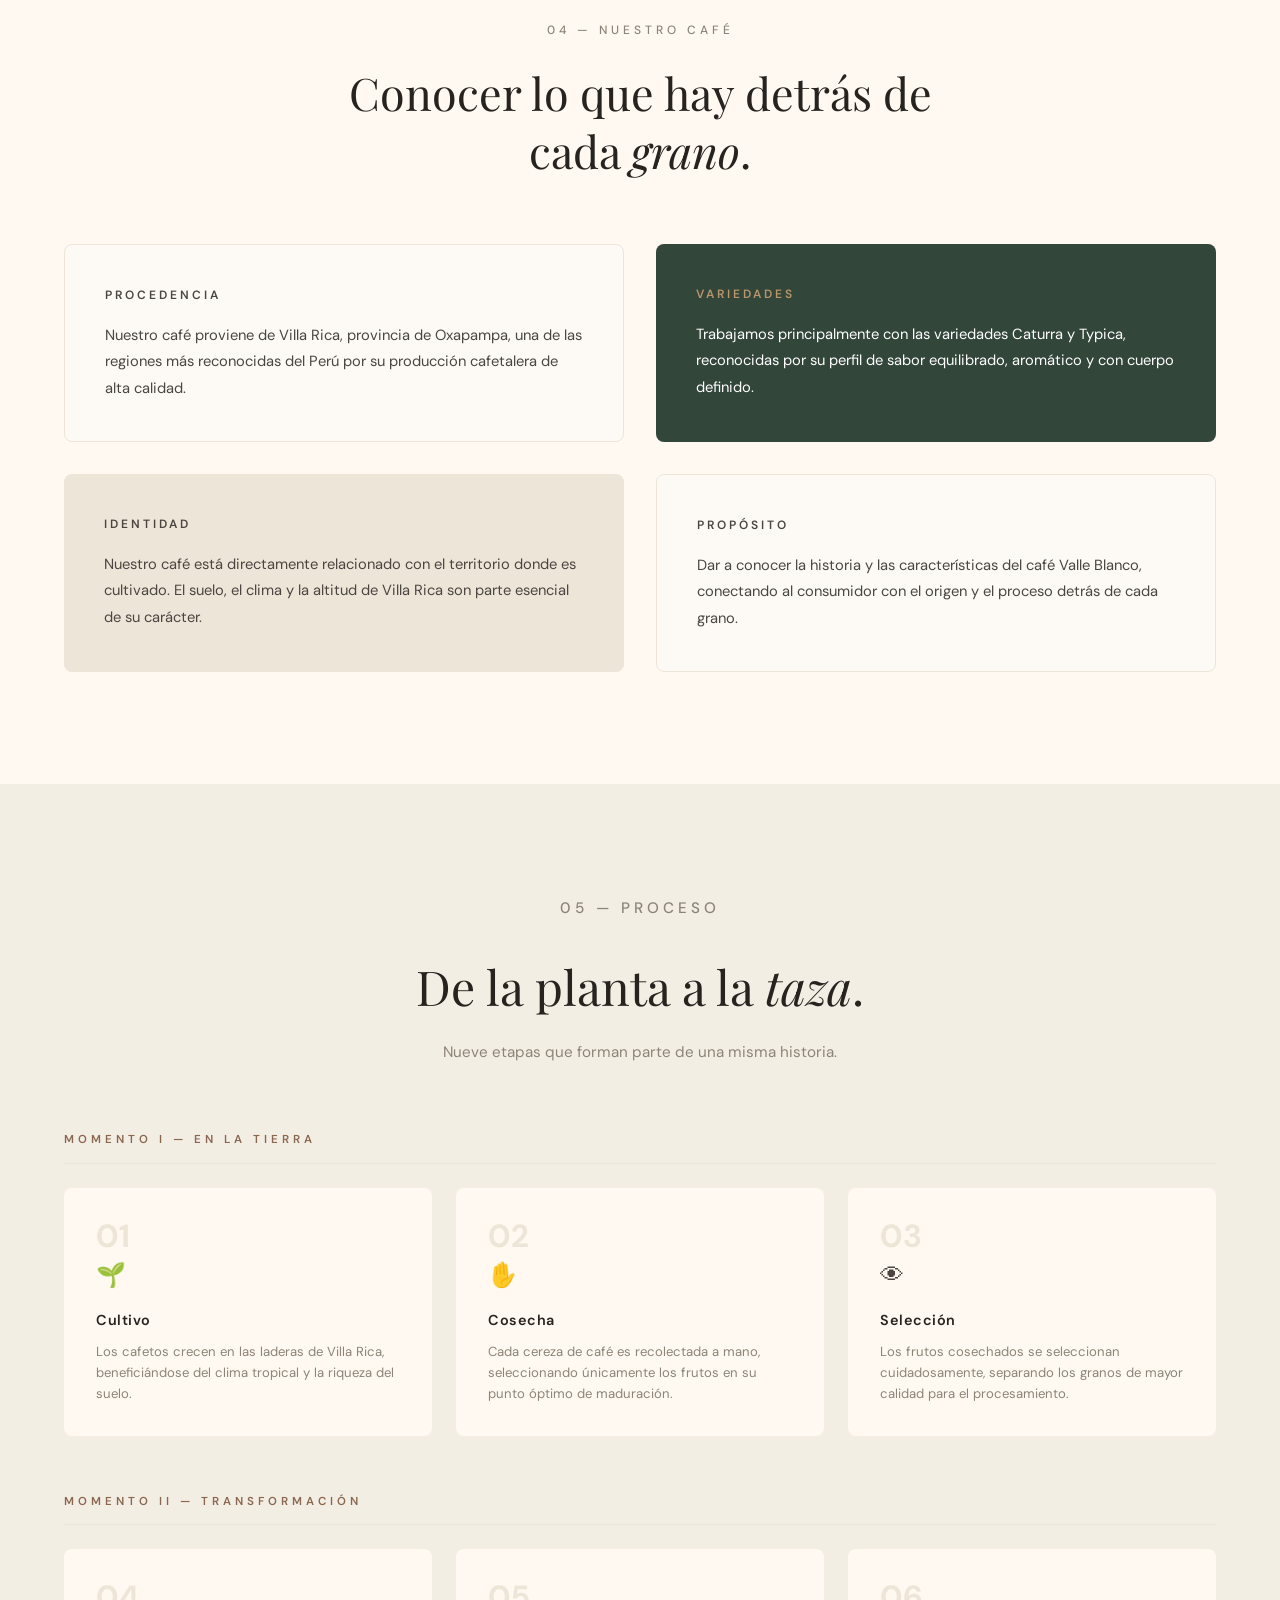
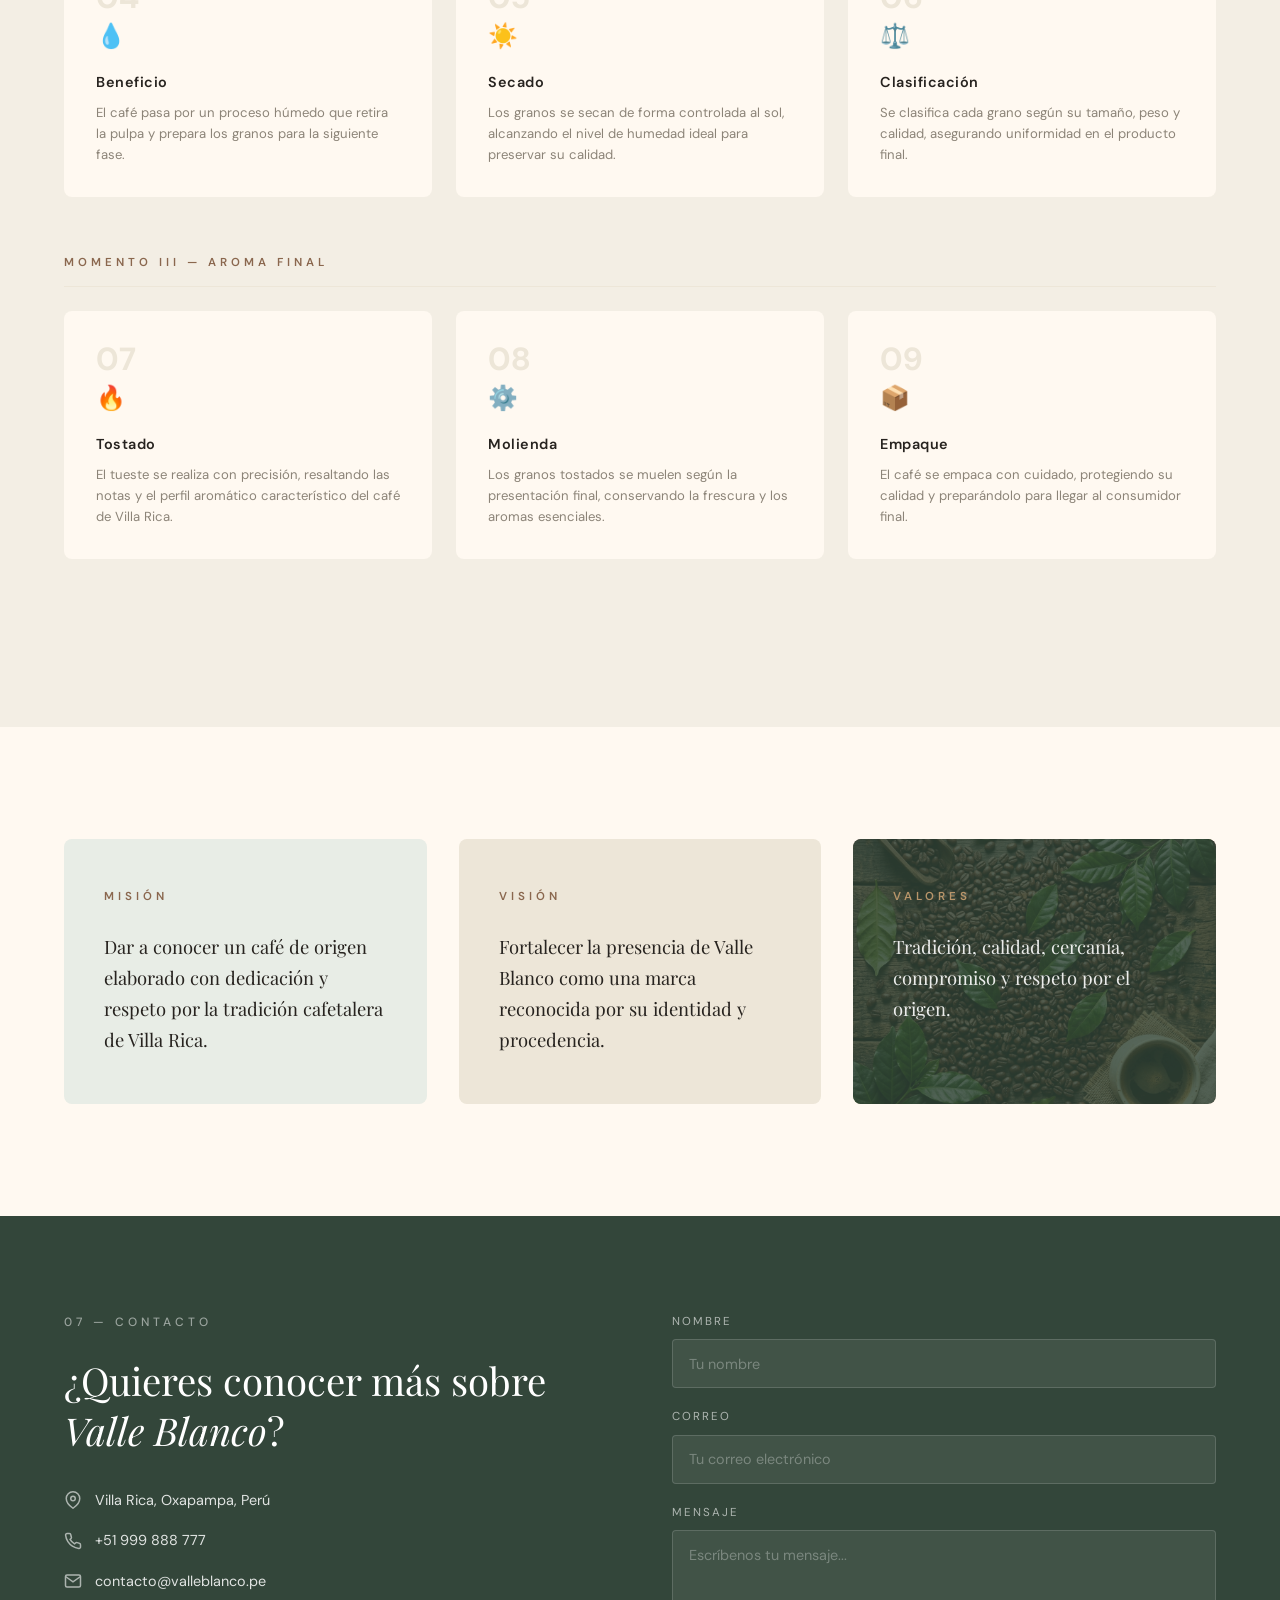
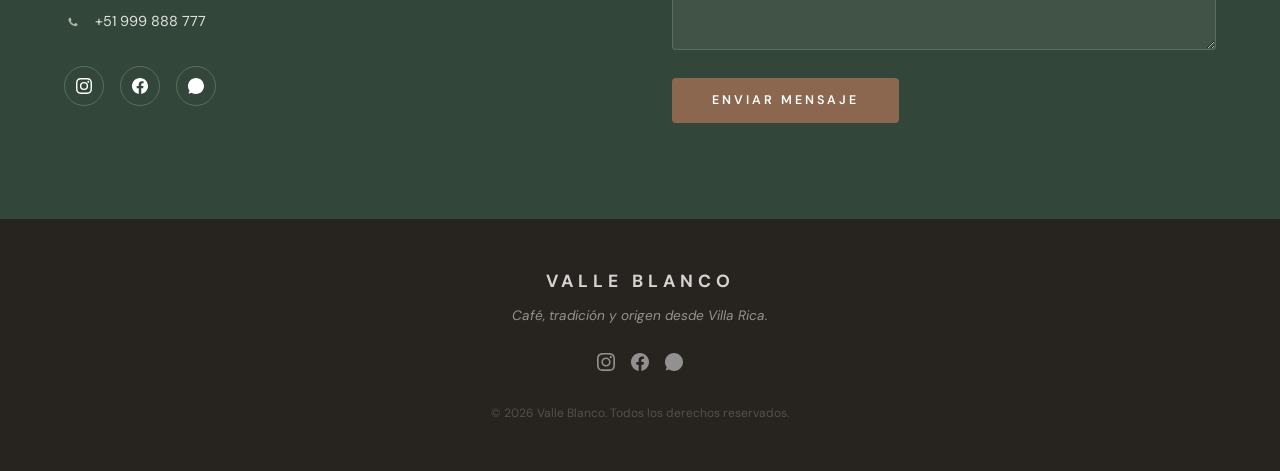
==== commit 77fad061: "rama galleria cambios" ====
--- a/Html/index.html
+++ b/Html/index.html
@@ -16,24 +16,27 @@
     <!-- NAVBAR -->
     <nav class="navbar" id="navbar">
       <div class="container">
-        <a href="#inicio" class="navbar-brand">Valle Blanco</a>
+        <a href="index.html" class="navbar-brand">Valle Blanco</a>
         <ul class="nav-links">
-          <li><a href="#inicio">Inicio</a></li>
-          <li><a href="#nosotros">Nosotros</a></li>
-          <li><a href="#cafe">Nuestro Café</a></li>
-          <li><a href="#proceso">Proceso</a></li>
-          <li><a href="#galeria">Galería</a></li>
-          <li><a href="#contacto" class="nav-cta">Contacto</a></li>
+          <li><a href="index.html" class="active-link">Inicio</a></li>
+          <li><a href="nosotros.html">Nosotros</a></li>
+          <li><a href="cafe.html">Nuestro Café</a></li>
+          <li><a href="proceso.html">Proceso</a></li>
+          <li><a href="Galeria.html">Galería</a></li>
+          <li><a href="Contacto.html" class="nav-cta">Contacto</a></li>
         </ul>
-        <button class="hamburger" aria-label="Menú">
+        <button class="hamburger" aria-label="Menú" aria-expanded="false">
           <span></span><span></span><span></span>
         </button>
       </div>
     </nav>
     <div class="mobile-menu">
-      <a href="#inicio">Inicio</a><a href="#nosotros">Nosotros</a
-      ><a href="#cafe">Nuestro Café</a> <a href="#proceso">Proceso</a
-      ><a href="#galeria">Galería</a><a href="#contacto">Contacto</a>
+      <a href="index.html" class="active-link">Inicio</a>
+      <a href="nosotros.html">Nosotros</a>
+      <a href="cafe.html">Nuestro Café</a>
+      <a href="proceso.html">Proceso</a>
+      <a href="Galeria.html">Galería</a>
+      <a href="Contacto.html">Contacto</a>
     </div>
 
     <!-- HERO -->
@@ -188,230 +191,107 @@
     <!-- PROCESO -->
     <section class="proceso" id="proceso">
       <div class="container">
-
         <div class="proceso-header">
           <p class="section-label reveal">05 — Proceso</p>
           <h2 class="reveal">De la planta a la <span class="serif">taza</span>.</h2>
           <p class="reveal">Nueve etapas que forman parte de una misma historia.</p>
-
-          <div class="proceso-progress reveal">
-            <span class="proceso-progress-bar" id="procesoProgressBar"></span>
-          </div>
-          <p class="proceso-progress-label reveal">
-            Etapa <span id="etapaActual">1</span> de 9
-          </p>
-        </div>
-
-        <!-- MOMENTO I -->
-        <div class="momento reveal" style="--bg-momento: url('../img/harvest.png');">
+        </div>
+        <div class="momento reveal">
           <h3 class="momento-title">Momento I — En la tierra</h3>
           <div class="etapas-grid">
-
-            <div class="etapa" data-etapa="1">
+            <div class="etapa">
               <span class="etapa-number">01</span>
-              <div class="etapa-icon">
-                <svg viewBox="0 0 24 24">
-                  <path d="M12 22V12"/>
-                  <path d="M12 12c0-4-3-6-7-6 0 4 3 6 7 6z"/>
-                  <path d="M12 12c0-4 3-6 7-6 0 4-3 6-7 6z"/>
-                </svg>
-              </div>
+              <div class="etapa-icon">🌱</div>
               <h4>Cultivo</h4>
-              <p>Los cafetos crecen en las laderas de Villa Rica, beneficiándose del clima tropical y la riqueza del suelo.</p>
-              <div class="etapa-badges">
-                <span class="etapa-badge">6-8 meses</span>
-                <span class="etapa-badge">1,200-1,800 msnm</span>
-              </div>
-              <div class="etapa-extra">
-                <p>Las variedades Caturra y Typica se adaptan al microclima de la región, produciendo granos de perfil equilibrado.</p>
-              </div>
-            </div>
-
-            <div class="etapa" data-etapa="2">
+              <p>
+                Los cafetos crecen en las laderas de Villa Rica, beneficiándose del
+                clima tropical y la riqueza del suelo.
+              </p>
+            </div>
+            <div class="etapa">
               <span class="etapa-number">02</span>
-              <div class="etapa-icon">
-                <svg viewBox="0 0 24 24">
-                  <path d="M12 3v9"/>
-                  <path d="M8 7c0-2 1.5-4 4-4s4 2 4 4"/>
-                  <path d="M6 13c0 4 3 8 6 8s6-4 6-8"/>
-                  <circle cx="12" cy="13" r="3"/>
-                </svg>
-              </div>
+              <div class="etapa-icon">✋</div>
               <h4>Cosecha</h4>
-              <p>Cada cereza de café es recolectada a mano, seleccionando únicamente los frutos en su punto óptimo de maduración.</p>
-              <div class="etapa-badges">
-                <span class="etapa-badge">Manual</span>
-                <span class="etapa-badge">Mayo - Agosto</span>
-              </div>
-              <div class="etapa-extra">
-                <p>Solo se recolectan las cerezas rojas; las verdes se dejan para la siguiente pasada, garantizando uniformidad.</p>
-              </div>
-            </div>
-
-            <div class="etapa" data-etapa="3">
+              <p>
+                Cada cereza de café es recolectada a mano, seleccionando únicamente
+                los frutos en su punto óptimo de maduración.
+              </p>
+            </div>
+            <div class="etapa">
               <span class="etapa-number">03</span>
-              <div class="etapa-icon">
-                <svg viewBox="0 0 24 24">
-                  <circle cx="11" cy="11" r="7"/>
-                  <path d="M21 21l-4.3-4.3"/>
-                  <path d="M11 8v6M8 11h6"/>
-                </svg>
-              </div>
+              <div class="etapa-icon">👁</div>
               <h4>Selección</h4>
-              <p>Los frutos cosechados se seleccionan cuidadosamente, separando los granos de mayor calidad para el procesamiento.</p>
-              <div class="etapa-badges">
-                <span class="etapa-badge">Control de calidad</span>
-              </div>
-              <div class="etapa-extra">
-                <p>Se descartan cerezas dañadas o inmaduras que afectarían el sabor final del café.</p>
-              </div>
-            </div>
-
-          </div>
-        </div>
-
-        <!-- MOMENTO II -->
-        <div class="momento reveal" style="--bg-momento: url('../img/drying.png');">
+              <p>
+                Los frutos cosechados se seleccionan cuidadosamente, separando los
+                granos de mayor calidad para el procesamiento.
+              </p>
+            </div>
+          </div>
+        </div>
+        <div class="momento reveal">
           <h3 class="momento-title">Momento II — Transformación</h3>
           <div class="etapas-grid">
-
-            <div class="etapa" data-etapa="4">
+            <div class="etapa">
               <span class="etapa-number">04</span>
-              <div class="etapa-icon">
-                <svg viewBox="0 0 24 24">
-                  <path d="M12 2s6 6 6 11a6 6 0 11-12 0c0-5 6-11 6-11z"/>
-                </svg>
-              </div>
+              <div class="etapa-icon">💧</div>
               <h4>Beneficio</h4>
-              <p>El café pasa por un proceso húmedo que retira la pulpa y prepara los granos para la siguiente fase.</p>
-              <div class="etapa-badges">
-                <span class="etapa-badge">Proceso húmedo</span>
-                <span class="etapa-badge">12-24 h</span>
-              </div>
-              <div class="etapa-extra">
-                <p>El despulpado y fermentación controlada desarrollan las notas frutales y ácidas del café.</p>
-              </div>
-            </div>
-
-            <div class="etapa" data-etapa="5">
+              <p>
+                El café pasa por un proceso húmedo que retira la pulpa y prepara los
+                granos para la siguiente fase.
+              </p>
+            </div>
+            <div class="etapa">
               <span class="etapa-number">05</span>
-              <div class="etapa-icon">
-                <svg viewBox="0 0 24 24">
-                  <circle cx="12" cy="12" r="4"/>
-                  <path d="M12 2v3M12 19v3M2 12h3M19 12h3M4.9 4.9l2.1 2.1M17 17l2.1 2.1M19.1 4.9L17 7M7 17l-2.1 2.1"/>
-                </svg>
-              </div>
+              <div class="etapa-icon">☀️</div>
               <h4>Secado</h4>
-              <p>Los granos se secan de forma controlada al sol, alcanzando el nivel de humedad ideal para preservar su calidad.</p>
-              <div class="etapa-badges">
-                <span class="etapa-badge">Al sol</span>
-                <span class="etapa-badge">10-14 días</span>
-              </div>
-              <div class="etapa-extra">
-                <p>El secado lento y uniforme conserva los aceites esenciales responsables del aroma.</p>
-              </div>
-            </div>
-
-            <div class="etapa" data-etapa="6">
+              <p>
+                Los granos se secan de forma controlada al sol, alcanzando el nivel
+                de humedad ideal para preservar su calidad.
+              </p>
+            </div>
+            <div class="etapa">
               <span class="etapa-number">06</span>
-              <div class="etapa-icon">
-                <svg viewBox="0 0 24 24">
-                  <path d="M12 3v18"/>
-                  <path d="M5 8h14"/>
-                  <path d="M7 8l-2 8a3 3 0 006 0L9 8"/>
-                  <path d="M17 8l-2 8a3 3 0 006 0l-2-8"/>
-                </svg>
-              </div>
+              <div class="etapa-icon">⚖️</div>
               <h4>Clasificación</h4>
-              <p>Se clasifica cada grano según su tamaño, peso y calidad, asegurando uniformidad en el producto final.</p>
-              <div class="etapa-badges">
-                <span class="etapa-badge">Por tamaño</span>
-                <span class="etapa-badge">Por peso</span>
-              </div>
-              <div class="etapa-extra">
-                <p>Solo los granos de mayor puntaje pasan a la etapa de tostado para la marca Valle Blanco.</p>
-              </div>
-            </div>
-
-          </div>
-        </div>
-
-        <!-- DATO CURIOSO -->
-        <aside class="proceso-dato reveal">
-          <p class="proceso-dato-label">¿Sabías que...?</p>
-          <p class="proceso-dato-text">
-            El café de Villa Rica crece a más de <strong>1,600 msnm</strong>,
-            altitud que intensifica su perfil aromático y le da cuerpo a cada taza.
-          </p>
-        </aside>
-
-        <!-- MOMENTO III -->
-        <div class="momento reveal" style="--bg-momento: url('../img/beans.png');">
+              <p>
+                Se clasifica cada grano según su tamaño, peso y calidad, asegurando
+                uniformidad en el producto final.
+              </p>
+            </div>
+          </div>
+        </div>
+        <div class="momento reveal">
           <h3 class="momento-title">Momento III — Aroma final</h3>
           <div class="etapas-grid">
-
-            <!-- TARJETA DESTACADA -->
-            <div class="etapa etapa--destacada" data-etapa="7">
+            <div class="etapa">
               <span class="etapa-number">07</span>
-              <div class="etapa-icon">
-                <svg viewBox="0 0 24 24">
-                  <path d="M12 3s4 5 4 9a4 4 0 01-8 0c0-4 4-9 4-9z"/>
-                  <path d="M9 18h6M10 21h4"/>
-                </svg>
-              </div>
+              <div class="etapa-icon">🔥</div>
               <h4>Tostado</h4>
-              <p>El tueste se realiza con precisión, resaltando las notas y el perfil aromático característico del café de Villa Rica.</p>
-              <div class="etapa-badges">
-                <span class="etapa-badge">180-220 °C</span>
-                <span class="etapa-badge">12-18 min</span>
-                <span class="etapa-badge">Artesanal</span>
-              </div>
-              <div class="etapa-extra">
-                <p>El punto exacto de tueste define el balance entre acidez, cuerpo y dulzor. Es la etapa más artesanal del proceso.</p>
-              </div>
-            </div>
-
-            <div class="etapa" data-etapa="8">
+              <p>
+                El tueste se realiza con precisión, resaltando las notas y el perfil
+                aromático característico del café de Villa Rica.
+              </p>
+            </div>
+            <div class="etapa">
               <span class="etapa-number">08</span>
-              <div class="etapa-icon">
-                <svg viewBox="0 0 24 24">
-                  <circle cx="12" cy="12" r="8"/>
-                  <circle cx="12" cy="12" r="3"/>
-                  <path d="M12 4v2M12 18v2M4 12h2M18 12h2"/>
-                </svg>
-              </div>
+              <div class="etapa-icon">⚙️</div>
               <h4>Molienda</h4>
-              <p>Los granos tostados se muelen según la presentación final, conservando la frescura y los aromas esenciales.</p>
-              <div class="etapa-badges">
-                <span class="etapa-badge">Fina / Media</span>
-              </div>
-              <div class="etapa-extra">
-                <p>El grosor de la molienda se ajusta al método de preparación: espresso, prensa francesa o filtrado.</p>
-              </div>
-            </div>
-
-            <div class="etapa" data-etapa="9">
+              <p>
+                Los granos tostados se muelen según la presentación final,
+                conservando la frescura y los aromas esenciales.
+              </p>
+            </div>
+            <div class="etapa">
               <span class="etapa-number">09</span>
-              <div class="etapa-icon">
-                <svg viewBox="0 0 24 24">
-                  <path d="M21 8l-9-5-9 5 9 5 9-5z"/>
-                  <path d="M3 8v8l9 5 9-5V8"/>
-                  <path d="M12 13v8"/>
-                </svg>
-              </div>
+              <div class="etapa-icon">📦</div>
               <h4>Empaque</h4>
-              <p>El café se empaca con cuidado, protegiendo su calidad y preparándolo para llegar al consumidor final.</p>
-              <div class="etapa-badges">
-                <span class="etapa-badge">Válvula unidireccional</span>
-              </div>
-              <div class="etapa-extra">
-                <p>El empaque con válvula permite liberar CO₂ sin dejar entrar oxígeno, conservando la frescura por más tiempo.</p>
-              </div>
-            </div>
-
-          </div>
-        </div>
-
+              <p>
+                El café se empaca con cuidado, protegiendo su calidad y preparándolo
+                para llegar al consumidor final.
+              </p>
+            </div>
+          </div>
+        </div>
       </div>
     </section>
 
@@ -446,55 +326,6 @@
       </div>
     </section>
 
-    <!-- GALERÍA -->
-    <section class="galeria" id="galeria">
-      <div class="container">
-        <div class="galeria-header">
-          <p class="section-label reveal">06 — Galería</p>
-          <h2 class="reveal">
-            Imágenes que cuentan nuestra <span class="serif">historia</span>.
-          </h2>
-        </div>
-        <div class="galeria-grid reveal">
-          <div class="galeria-item">
-            <img src="../img/gallery-plantation.png" alt="Plantación Villa Rica" />
-            <div class="galeria-caption">
-              <strong>Villa Rica</strong><span>Origen</span>
-            </div>
-          </div>
-          <div class="galeria-item">
-            <img src="../img/cherries.png" alt="Cerezas de café" />
-            <div class="galeria-caption">
-              <strong>Cosecha</strong><span>Proceso</span>
-            </div>
-          </div>
-          <div class="galeria-item">
-            <img src="../img/beans.png" alt="Granos tostados" />
-            <div class="galeria-caption">
-              <strong>Tostado</strong><span>Aroma</span>
-            </div>
-          </div>
-          <div class="galeria-item">
-            <img src="../img/drying.png" alt="Secado de café" />
-            <div class="galeria-caption">
-              <strong>Secado</strong><span>Tradición</span>
-            </div>
-          </div>
-          <div class="galeria-item">
-            <img src="../img/cup.png" alt="Taza de café" />
-            <div class="galeria-caption">
-              <strong>Café</strong><span>Experiencia</span>
-            </div>
-          </div>
-          <div class="galeria-item">
-            <img src="../img/harvest.png" alt="Cosecha manual" />
-            <div class="galeria-caption">
-              <strong>Recolección</strong><span>Dedicación</span>
-            </div>
-          </div>
-        </div>
-      </div>
-    </section>
 
     <!-- CONTACTO -->
     <section class="contacto" id="contacto">
--- a/css/styles.css
+++ b/css/styles.css
@@ -221,16 +221,10 @@
   max-width: 700px; margin-bottom: 2.5rem; font-weight: 300;
 }
 .origen-glass {
-  background: rgba(255, 255, 255, 0.08); 
-  -webkit-backdrop-filter: blur(12px); /* Para soporte de Safari */
-  backdrop-filter: blur(12px);
-  border: 1px solid rgba(255, 255, 255, 0.12); 
-  border-radius: 8px;
-  padding: 2rem 2.5rem; 
-  max-width: 600px; 
-  margin-bottom: 2.5rem;
-}
-
+  background: rgba(255,255,255,0.08); backdrop-filter: blur(12px);
+  border: 1px solid rgba(255,255,255,0.12); border-radius: 8px;
+  padding: 2rem 2.5rem; max-width: 600px; margin-bottom: 2.5rem;
+}
 .origen-glass p { font-size: 0.95rem; line-height: 1.8; opacity: 0.9; }
 .origen-info { display: flex; gap: 3rem; flex-wrap: wrap; }
 .origen-info-item {
@@ -270,363 +264,45 @@
 .cafe-block:nth-child(2) h3 { color: var(--brown-light); }
 .cafe-block p { font-size: 0.92rem; line-height: 1.8; }
 
-/* ==========================================
-   SECTION — PROCESO - Diri
-   ========================================== */
-.proceso {
-  padding: 7rem 0;
-  background: var(--bg-main);
-  position: relative;
-  overflow: hidden;
-}
-
-.proceso-header {
-  text-align: center;
-  margin-bottom: 5rem;
-}
+/* =============================================
+   SECTION — PROCESO
+   ============================================= */
+.proceso { padding: 7rem 0; background: var(--bg-main); }
+.proceso-header { text-align: center; margin-bottom: 4rem; }
 .proceso-header h2 {
-  font-family: var(--font-serif);
-  font-size: clamp(2rem, 4vw, 3rem);
-  color: var(--text-dark);
-  font-weight: 400;
-  margin-bottom: 0.8rem;
-  line-height: 1.2;
-}
-.proceso-header h2 .serif {
-  font-family: var(--font-serif);
-  font-style: italic;
-  color: var(--brown);
-}
-.proceso-header p {
-  color: var(--text-muted);
-  font-size: 0.95rem;
-  max-width: 500px;
-  margin: 0 auto;
-}
-
-/* --- Barra de progreso del proceso (se llena con scroll) --- */
-.proceso-progress {
-  width: 100%;
-  max-width: 400px;
-  height: 2px;
-  background: var(--bg-cream);
-  margin: 2rem auto 0.8rem;
-  border-radius: 2px;
-  overflow: hidden;
-  position: relative;
-}
-.proceso-progress-bar {
-  display: block;
-  height: 100%;
-  width: 0%;
-  background: linear-gradient(90deg, var(--green-olive), var(--brown-light));
-  border-radius: 2px;
-  transition: width 0.3s ease-out;
-}
-.proceso-progress-label {
-  font-size: 0.7rem;
-  letter-spacing: 3px;
-  text-transform: uppercase;
-  color: var(--text-muted);
-  text-align: center;
-}
-.proceso-progress-label span {
-  color: var(--brown);
-  font-weight: 600;
-}
-
-/* --- Momentos --- */
-.momento {
-  position: relative;
-  padding: 3rem 2rem;
-  margin-bottom: 4rem;
-  border-radius: 14px;
-  overflow: hidden;
-  isolation: isolate;
-}
-.momento::before {
-  content: '';
-  position: absolute;
-  inset: 0;
-  background-image: var(--bg-momento);
-  background-size: cover;
-  background-position: center;
-  opacity: 0.06;
-  z-index: -1;
-  transition: opacity 0.6s ease;
-}
-.momento:hover::before {
-  opacity: 0.12;
-}
-
+  font-family: var(--font-serif); font-size: clamp(2rem, 4vw, 3rem);
+  color: var(--text-dark); font-weight: 400; margin-bottom: 0.8rem;
+}
+.proceso-header p { color: var(--text-muted); font-size: 0.95rem; }
+
+.momento { margin-bottom: 3.5rem; }
 .momento-title {
-  font-family: var(--font-serif);
-  font-size: clamp(1.2rem, 2vw, 1.5rem);
-  font-weight: 400;
-  color: var(--green-dark);
-  letter-spacing: 0.5px;
-  margin-bottom: 2rem;
-  padding-left: 3rem;
-  position: relative;
-}
-.momento-title::before {
-  content: '';
-  position: absolute;
-  left: 0;
-  top: 50%;
-  width: 2rem;
-  height: 1px;
-  background: var(--brown-light);
-}
-
-/* --- Grid de etapas --- */
-.etapas-grid {
-  display: grid;
-  grid-template-columns: repeat(3, 1fr);
-  gap: 1.5rem;
-  position: relative;
-}
-
-/* --- Tarjeta de etapa (base) --- */
+  font-size: 0.72rem; letter-spacing: 4px; text-transform: uppercase;
+  color: var(--brown); margin-bottom: 1.5rem; padding-bottom: 0.8rem;
+  border-bottom: 1px solid var(--bg-cream); font-weight: 600;
+}
+.etapas-grid { display: grid; grid-template-columns: repeat(3, 1fr); gap: 1.5rem; }
 .etapa {
-  position: relative;
-  background: rgba(255, 249, 241, 0.75);
-  backdrop-filter: blur(10px);
-  -webkit-backdrop-filter: blur(10px);
-  border: 1px solid rgba(138, 103, 78, 0.08);
-  border-radius: 10px;
-  padding: 2.2rem 1.8rem;
-  transition: var(--transition);
-  cursor: default;
-  overflow: hidden;
-  display: flex;
-  flex-direction: column;
-}
-
-/* Línea superior que se expande al hover */
+  background: var(--bg-light); border-radius: 8px; padding: 2rem;
+  transition: var(--transition); cursor: default; position: relative; overflow: hidden;
+}
 .etapa::before {
-  content: '';
-  position: absolute;
-  top: 0;
-  left: 0;
-  width: 100%;
-  height: 3px;
-  background: linear-gradient(90deg, var(--green-olive), var(--brown-light));
-  transform: scaleX(0);
-  transform-origin: left;
-  transition: transform 0.5s ease;
-  z-index: 2;
-}
-.etapa:hover::before {
-  transform: scaleX(1);
-}
-
-.etapa:hover {
-  transform: translateY(-6px);
-  background: rgba(255, 249, 241, 1);
-  border-color: rgba(138, 103, 78, 0.2);
-  box-shadow: 0 12px 40px rgba(138, 103, 78, 0.12);
-}
-
-/* Número de etapa */
+  content: ''; position: absolute; top: 0; left: 0; width: 100%; height: 3px;
+  background: var(--green-olive); transform: scaleX(0); transform-origin: left;
+  transition: transform 0.4s ease;
+}
+.etapa:hover::before { transform: scaleX(1); }
+.etapa:hover { transform: translateY(-4px); box-shadow: var(--shadow-sm); }
 .etapa-number {
-  position: absolute;
-  top: 1.2rem;
-  right: 1.5rem;
-  font-family: var(--font-serif);
-  font-size: 2.8rem;
-  font-weight: 400;
-  line-height: 1;
-  color: var(--brown-light);
-  opacity: 0.25;
-  transition: var(--transition);
-  pointer-events: none;
-}
-.etapa:hover .etapa-number {
-  opacity: 0.6;
-  transform: translateY(-4px);
-}
-
-/* Icono SVG */
-.etapa-icon {
-  width: 42px;
-  height: 42px;
-  display: flex;
-  align-items: center;
-  justify-content: center;
-  margin-bottom: 1.2rem;
-  color: var(--green-olive);
-  transition: var(--transition);
-}
-.etapa-icon svg {
-  width: 100%;
-  height: 100%;
-  stroke: currentColor;
-  fill: none;
-  stroke-width: 1.6;
-  stroke-linecap: round;
-  stroke-linejoin: round;
-}
-.etapa:hover .etapa-icon {
-  color: var(--brown);
-  transform: scale(1.1) rotate(-4deg);
-}
-
+  font-size: 2rem; font-weight: 700; color: var(--bg-cream);
+  margin-bottom: 0.5rem; line-height: 1;
+}
+.etapa-icon { font-size: 1.5rem; margin-bottom: 0.8rem; }
 .etapa h4 {
-  font-size: 0.95rem;
-  font-weight: 600;
-  color: var(--text-dark);
-  margin-bottom: 0.6rem;
-  letter-spacing: 0.3px;
-}
-.etapa p {
-  font-size: 0.82rem;
-  color: var(--text-muted);
-  line-height: 1.65;
-}
-
-/* --- Badges (tiempo / temperatura) --- */
-.etapa-badges {
-  display: flex;
-  flex-wrap: wrap;
-  gap: 0.4rem;
-  margin-top: 1rem;
-}
-.etapa-badge {
-  font-size: 0.62rem;
-  letter-spacing: 1.5px;
-  text-transform: uppercase;
-  padding: 0.25rem 0.6rem;
-  border-radius: 20px;
-  background: var(--green-light);
-  color: var(--green-dark);
-  font-weight: 500;
-  border: 1px solid rgba(102, 116, 95, 0.15);
-}
-
-/* --- Acordeón: info extra que aparece al hover --- */
-.etapa-extra {
-  max-height: 0;
-  opacity: 0;
-  overflow: hidden;
-  transition: max-height 0.5s ease, opacity 0.4s ease, margin-top 0.4s ease;
-  margin-top: 0;
-}
-.etapa:hover .etapa-extra {
-  max-height: 200px;
-  opacity: 1;
-  margin-top: 1rem;
-  padding-top: 1rem;
-  border-top: 1px dashed rgba(138, 103, 78, 0.2);
-}
-.etapa-extra p {
-  font-size: 0.75rem;
-  font-style: italic;
-  color: var(--brown);
-  line-height: 1.5;
-}
-
-/* --- Tarjeta destacada (Tostado) --- */
-.etapa--destacada {
-  grid-column: span 2;
-  background: linear-gradient(135deg, var(--green-dark), #2a3a30);
-  border-color: transparent;
-  color: #fff;
-}
-.etapa--destacada::before {
-  background: linear-gradient(90deg, var(--brown-light), var(--brown));
-}
-.etapa--destacada .etapa-number {
-  color: rgba(255, 255, 255, 0.15);
-}
-.etapa--destacada:hover .etapa-number {
-  color: rgba(255, 255, 255, 0.35);
-}
-.etapa--destacada .etapa-icon {
-  color: var(--brown-light);
-}
-.etapa--destacada:hover .etapa-icon {
-  color: #fff;
-}
-.etapa--destacada h4 {
-  color: #fff;
-  font-size: 1.1rem;
-}
-.etapa--destacada p {
-  color: rgba(255, 255, 255, 0.75);
-  font-size: 0.85rem;
-}
-.etapa--destacada .etapa-badge {
-  background: rgba(255, 255, 255, 0.1);
-  color: rgba(255, 255, 255, 0.85);
-  border-color: rgba(255, 255, 255, 0.15);
-}
-.etapa--destacada .etapa-extra {
-  border-top-color: rgba(255, 255, 255, 0.2);
-}
-.etapa--destacada .etapa-extra p {
-  color: rgba(255, 255, 255, 0.7);
-}
-
-/* --- Fix: hover de tarjeta destacada mantiene fondo oscuro --- */
-.etapa--destacada:hover {
-  background: linear-gradient(135deg, #2a3a30, var(--green-dark));
-  border-color: transparent;
-  box-shadow: 0 16px 50px rgba(42, 58, 48, 0.35);
-}
-.etapa--destacada:hover h4 {
-  color: #fff;
-}
-.etapa--destacada:hover p {
-  color: rgba(255, 255, 255, 0.85);
-}
-.etapa--destacada:hover .etapa-badge {
-  background: rgba(255, 255, 255, 0.12);
-  color: rgba(255, 255, 255, 0.9);
-  border-color: rgba(255, 255, 255, 0.2);
-}
-/* --- Dato curioso --- */
-.proceso-dato {
-  margin: 3rem auto;
-  max-width: 720px;
-  text-align: center;
-  padding: 2.5rem 2rem;
-  background: linear-gradient(135deg, var(--green-light), var(--bg-cream));
-  border-radius: 12px;
-  border-left: 3px solid var(--brown);
-  position: relative;
-}
-.proceso-dato-label {
-  font-size: 0.72rem;
-  letter-spacing: 4px;
-  text-transform: uppercase;
-  color: var(--brown);
-  font-weight: 600;
-  margin-bottom: 0.8rem;
-}
-.proceso-dato-text {
-  font-family: var(--font-serif);
-  font-size: 1.15rem;
-  line-height: 1.6;
-  color: var(--text-dark);
-}
-.proceso-dato-text strong {
-  color: var(--green-dark);
-  font-weight: 600;
-}
-
-/* --- Responsive de Proceso --- */
-@media (max-width: 992px) {
-  .etapas-grid { grid-template-columns: repeat(2, 1fr); }
-  .etapa--destacada { grid-column: span 2; }
-}
-@media (max-width: 600px) {
-  .etapas-grid { grid-template-columns: 1fr; }
-  .etapa--destacada { grid-column: span 1; }
-  .momento { padding: 2rem 1rem; }
-  .etapa-number { font-size: 2.2rem; }
-  .etapa-extra { max-height: none; opacity: 1; margin-top: 1rem; padding-top: 1rem; border-top: 1px dashed rgba(138,103,78,0.2); }
-}
+  font-size: 0.9rem; font-weight: 600; color: var(--text-dark);
+  margin-bottom: 0.5rem; letter-spacing: 0.5px;
+}
+.etapa p { font-size: 0.82rem; color: var(--text-muted); line-height: 1.6; }
 
 /* =============================================
    SECTION — MISIÓN, VISIÓN, VALORES
@@ -769,19 +445,10 @@
 
 /* Mobile Menu Overlay */
 .mobile-menu {
-  display: none; 
-  position: fixed; 
-  inset: 0; 
-  z-index: 999;
-  background: rgba(243, 238, 228, 0.97); 
-  -webkit-backdrop-filter: blur(20px); /* Para soporte de Safari en iOS y Mac */
-  backdrop-filter: blur(20px);
-  flex-direction: column; 
-  align-items: center; 
-  justify-content: center; 
-  gap: 2rem;
-}
-
+  display: none; position: fixed; inset: 0; z-index: 999;
+  background: rgba(243,238,228,0.97); backdrop-filter: blur(20px);
+  flex-direction: column; align-items: center; justify-content: center; gap: 2rem;
+}
 .mobile-menu.active { display: flex; }
 .mobile-menu a {
   font-size: 1.2rem; font-weight: 500; letter-spacing: 3px;
@@ -811,3 +478,155 @@
   .hero-title { letter-spacing: 0; }
   .esencia { padding: 5rem 0; }
 }
+
+
+/* =============================================
+   GALLERY PAGE — INDEPENDENT
+   ============================================= */
+.inner-page .navbar {
+  background: rgba(243,238,228,0.96);
+  backdrop-filter: blur(16px); -webkit-backdrop-filter: blur(16px);
+  box-shadow: var(--shadow-sm);
+}
+.inner-page .navbar-brand,
+.inner-page .nav-links a { color: var(--text-body); }
+.inner-page .nav-links a:hover,
+.inner-page .nav-links a.active-link { color: var(--text-dark); }
+.inner-page .hamburger span { background: var(--text-dark); }
+
+.gallery-page-hero {
+  position: relative; min-height: 72vh; margin-top: 0;
+  display: flex; align-items: flex-end; overflow: hidden;
+}
+.gallery-page-hero > img {
+  position: absolute; inset: 0; width: 100%; height: 100%; object-fit: cover;
+}
+.gallery-page-hero-overlay {
+  position: absolute; inset: 0;
+  background: linear-gradient(180deg, rgba(20,25,20,.15) 15%, rgba(24,27,23,.72) 100%);
+}
+.gallery-page-hero-content {
+  position: relative; z-index: 2; color: #fff; padding: 12rem 0 5rem;
+}
+.gallery-page-hero-content .section-label { color: rgba(255,255,255,.72); margin-bottom: .8rem; }
+.gallery-page-hero-content h1 {
+  font-family: var(--font-serif); font-weight: 400;
+  font-size: clamp(3rem, 7vw, 6.6rem); line-height: .98; letter-spacing: -2px;
+  max-width: 900px; margin-bottom: 1.6rem;
+}
+.gallery-page-hero-content p:last-child {
+  max-width: 620px; font-size: 1rem; color: rgba(255,255,255,.82); line-height: 1.8;
+}
+.gallery-page { background: var(--bg-main); }
+.gallery-intro { padding: 6rem 0 4rem; }
+.gallery-intro-grid {
+  display: grid; grid-template-columns: 1.05fr .95fr; gap: 5rem; align-items: end;
+}
+.gallery-intro h2, .gallery-toolbar h2 {
+  font-family: var(--font-serif); font-weight: 400; color: var(--text-dark);
+  font-size: clamp(2rem, 4vw, 3.5rem); line-height: 1.15;
+}
+.gallery-intro-copy { max-width: 590px; color: var(--text-body); }
+
+.gallery-collection { padding: 2rem 0 7rem; }
+.gallery-toolbar {
+  display: flex; justify-content: space-between; align-items: end;
+  gap: 2rem; margin-bottom: 2.5rem;
+}
+.gallery-filters { display: flex; flex-wrap: wrap; gap: .65rem; justify-content: flex-end; }
+.gallery-filter {
+  border: 1px solid rgba(39,35,31,.18); background: transparent; color: var(--text-body);
+  border-radius: 999px; padding: .65rem 1.15rem; font-size: .75rem;
+  letter-spacing: 1px; text-transform: uppercase; transition: var(--transition);
+}
+.gallery-filter:hover, .gallery-filter.active {
+  background: var(--green-dark); color: #fff; border-color: var(--green-dark);
+}
+.gallery-page-grid {
+  display: grid; grid-template-columns: repeat(12, 1fr); grid-auto-rows: 210px; gap: 1rem;
+}
+.gallery-card {
+  grid-column: span 4; position: relative; overflow: hidden; border-radius: 7px;
+  background: var(--bg-cream); padding: 0; text-align: left; min-height: 210px;
+  box-shadow: 0 0 0 rgba(0,0,0,0); transition: opacity .25s ease, transform .35s ease, box-shadow .35s ease;
+}
+.gallery-card-wide { grid-column: span 8; }
+.gallery-card-tall { grid-row: span 2; }
+.gallery-card.is-hidden { display: none; }
+.gallery-card img {
+  width: 100%; height: 100%; object-fit: cover; transition: transform .65s ease, filter .4s ease;
+}
+.gallery-card::after {
+  content: ''; position: absolute; inset: 0;
+  background: linear-gradient(180deg, transparent 45%, rgba(24,25,22,.78) 100%);
+  transition: background .35s ease;
+}
+.gallery-card:hover { transform: translateY(-3px); box-shadow: var(--shadow-md); }
+.gallery-card:hover img { transform: scale(1.045); }
+.gallery-card:focus-visible { outline: 3px solid var(--brown-light); outline-offset: 3px; }
+.gallery-card-caption {
+  position: absolute; z-index: 2; left: 1.4rem; right: 1.4rem; bottom: 1.2rem; color: #fff;
+  display: flex; flex-direction: column; align-items: flex-start;
+}
+.gallery-card-caption strong { font-family: var(--font-serif); font-size: 1.35rem; font-weight: 500; }
+.gallery-card-caption small { font-size: .67rem; letter-spacing: 2.2px; text-transform: uppercase; opacity: .72; }
+
+.gallery-source-note {
+  margin: 1.35rem 0 0; font-size: .78rem; line-height: 1.7; color: rgba(55,49,43,.68);
+  max-width: 940px;
+}
+.gallery-source-note strong { color: var(--text-dark); font-weight: 600; }
+
+.gallery-story { background: var(--green-dark); color: #fff; padding: 6.5rem 0; }
+.gallery-story-inner { max-width: 950px; text-align: center; }
+.gallery-story .section-label { color: rgba(255,255,255,.5); }
+.gallery-story blockquote {
+  font-family: var(--font-serif); font-style: italic; font-size: clamp(2rem, 4.6vw, 4rem);
+  font-weight: 400; line-height: 1.25; margin-bottom: 2.3rem;
+}
+.gallery-story-link {
+  display: inline-flex; gap: .75rem; align-items: center; text-transform: uppercase;
+  letter-spacing: 2px; font-size: .72rem; border-bottom: 1px solid rgba(255,255,255,.35); padding-bottom: .35rem;
+}
+.gallery-story-link:hover { color: var(--brown-light); border-color: var(--brown-light); }
+
+.gallery-lightbox {
+  position: fixed; inset: 0; z-index: 3000; background: rgba(16,17,15,.93);
+  display: flex; align-items: center; justify-content: center; padding: 4.5rem 1.5rem 2rem;
+  opacity: 0; visibility: hidden; transition: opacity .3s ease, visibility .3s ease;
+}
+.gallery-lightbox.open { opacity: 1; visibility: visible; }
+.gallery-lightbox-content { width: min(1000px, 100%); max-height: 88vh; }
+.gallery-lightbox-content img {
+  width: 100%; max-height: 72vh; object-fit: contain; border-radius: 6px; background: #111;
+}
+.gallery-lightbox-caption { color: #fff; padding-top: 1rem; }
+.gallery-lightbox-caption strong { font-family: var(--font-serif); font-size: 1.5rem; font-weight: 500; }
+.gallery-lightbox-caption p { color: rgba(255,255,255,.65); font-size: .9rem; margin-top: .2rem; }
+.gallery-lightbox-close {
+  position: absolute; top: 1rem; right: 1.5rem; background: transparent; color: #fff;
+  font-size: 2.4rem; line-height: 1; width: 44px; height: 44px; opacity: .8;
+}
+.gallery-lightbox-close:hover { opacity: 1; }
+
+@media (max-width: 992px) {
+  .gallery-intro-grid { grid-template-columns: 1fr; gap: 1.5rem; }
+  .gallery-toolbar { align-items: flex-start; flex-direction: column; }
+  .gallery-filters { justify-content: flex-start; }
+  .gallery-page-grid { grid-template-columns: repeat(2, 1fr); grid-auto-rows: 240px; }
+  .gallery-card, .gallery-card-wide { grid-column: span 1; }
+  .gallery-card-tall { grid-row: span 2; }
+}
+@media (max-width: 600px) {
+  .gallery-page-hero { min-height: 64vh; }
+  .gallery-page-hero-content { padding: 9rem 0 3.5rem; }
+  .gallery-page-hero-content h1 { letter-spacing: -1px; }
+  .gallery-intro { padding: 4rem 0 2.5rem; }
+  .gallery-collection { padding-bottom: 4.5rem; }
+  .gallery-page-grid { grid-template-columns: 1fr; grid-auto-rows: 260px; }
+  .gallery-card, .gallery-card-wide { grid-column: span 1; }
+  .gallery-card-tall { grid-row: span 1; }
+  .gallery-filters { gap: .45rem; }
+  .gallery-filter { padding: .55rem .85rem; font-size: .68rem; }
+  .gallery-story { padding: 4.5rem 0; }
+}
